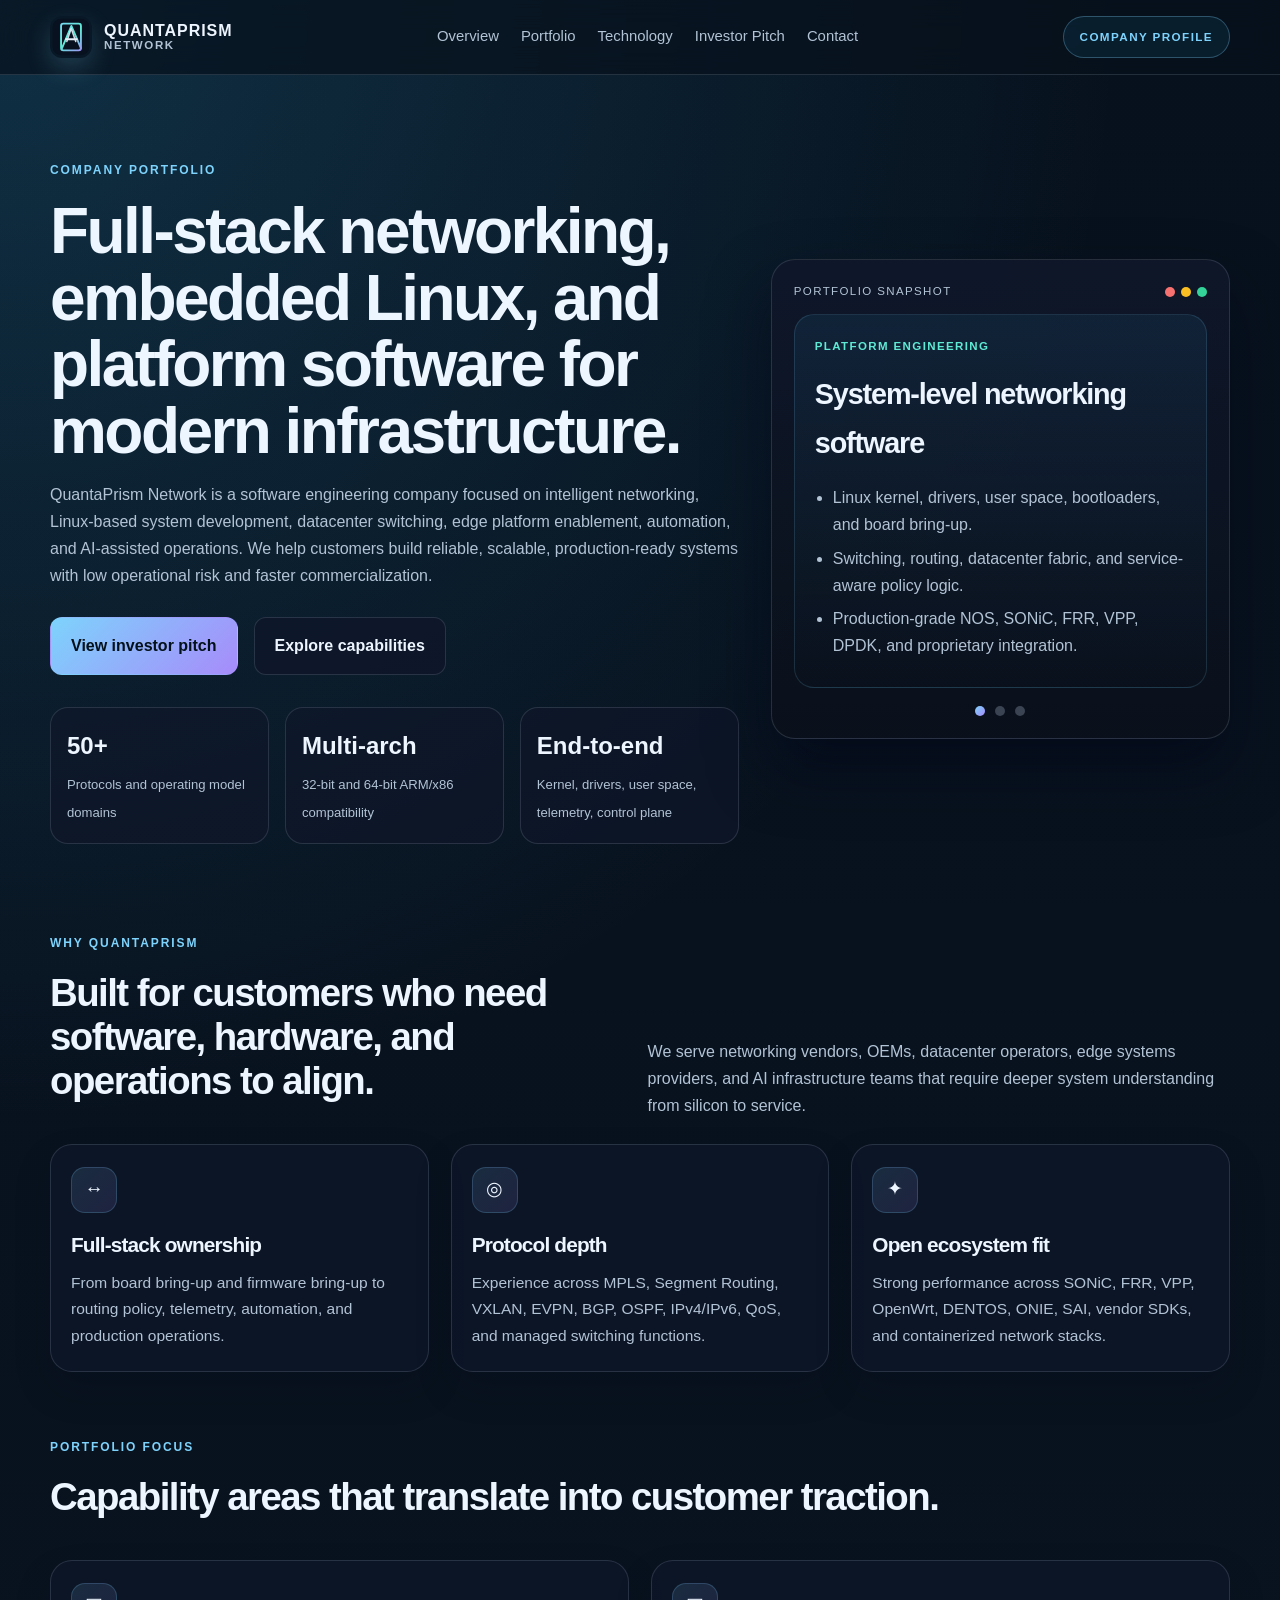
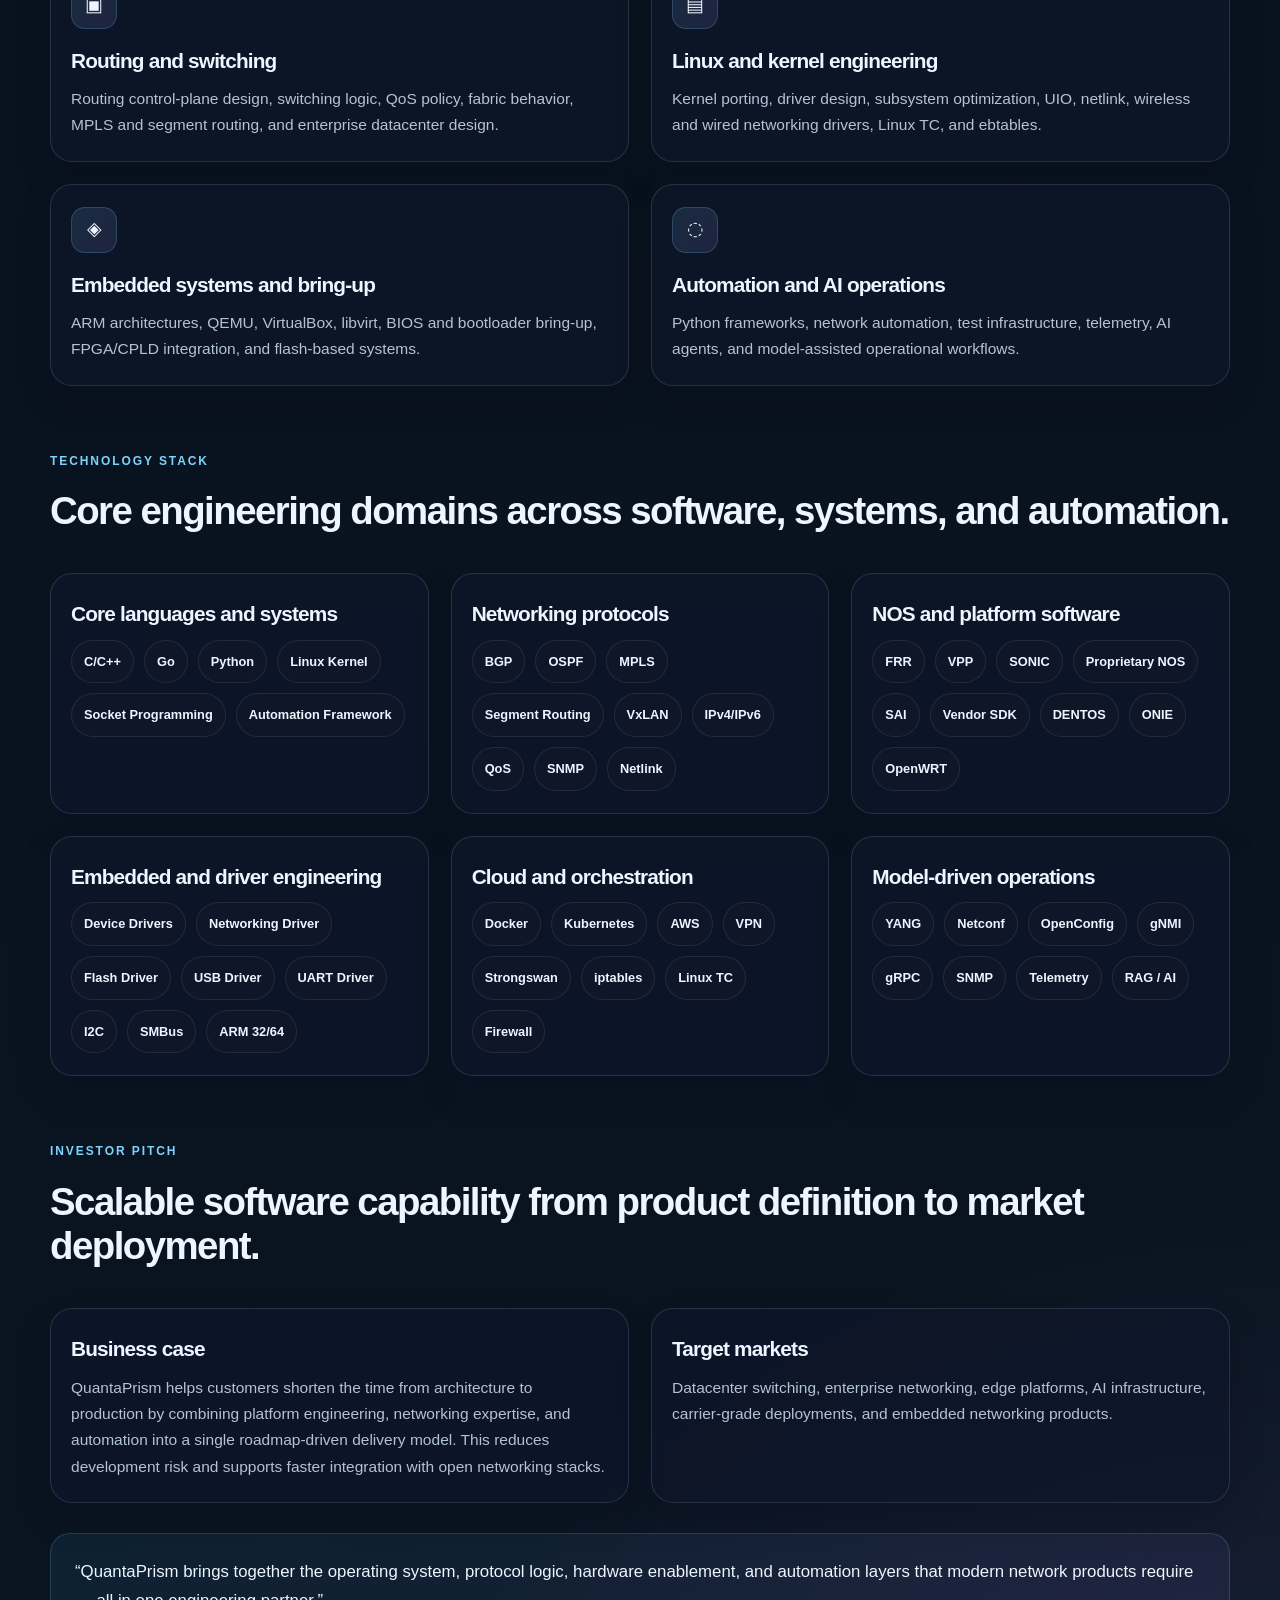
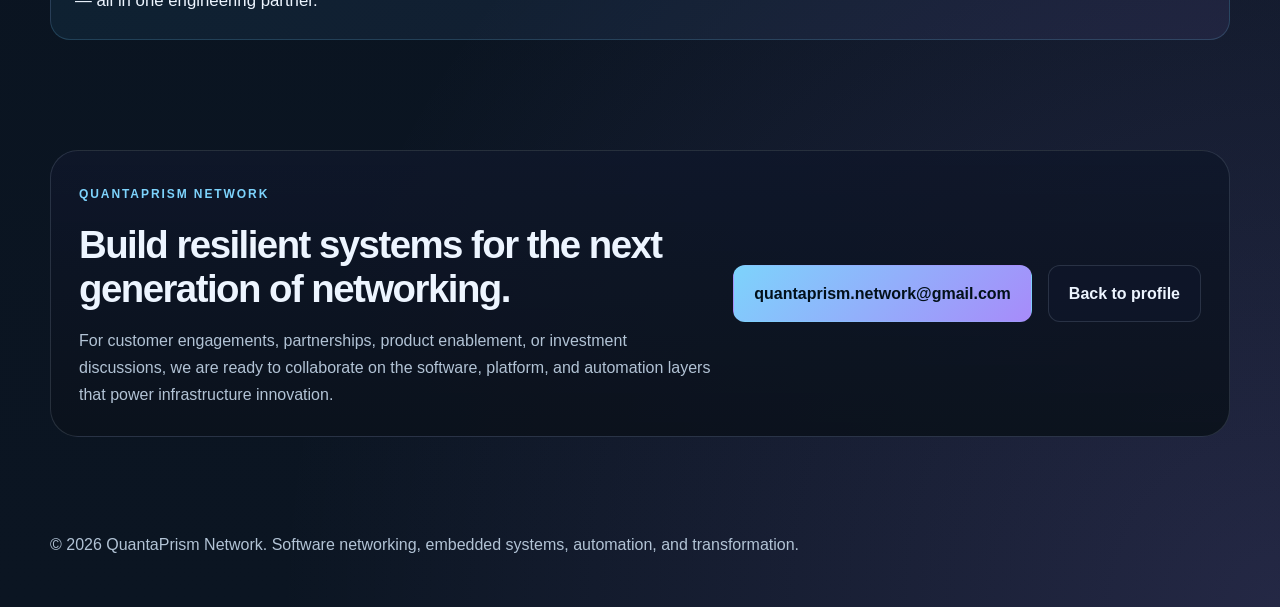
==== company-portfolio.html @ 54b0adec "v1.0" ====
<!DOCTYPE html>
<html lang="en">
  <head>
    <meta charset="UTF-8" />
    <meta name="viewport" content="width=device-width, initial-scale=1.0" />
    <meta
      name="description"
      content="QuantaPrism Network is a software networking company focused on Linux, routing, switching, datacenter, embedded systems, automation, AI, and platform enablement."
    />
    <title>QuantaPrism Network | Company Portfolio</title>
    <style>
      :root {
        --bg: #07111d;
        --bg-soft: #0d1b2a;
        --panel: rgba(16, 26, 39, 0.9);
        --panel-strong: #0f1d2c;
        --card: rgba(12, 20, 31, 0.9);
        --line: rgba(148, 163, 184, 0.2);
        --text: #edf5ff;
        --muted: #b2c3d5;
        --primary: #7dd3fc;
        --primary-strong: #38bdf8;
        --secondary: #a78bfa;
        --accent: #5eead4;
        --shadow: 0 30px 60px rgba(2, 6, 23, 0.5);
      }

      * { box-sizing: border-box; }
      html { scroll-behavior: smooth; }
      body {
        margin: 0;
        font-family: Inter, "Segoe UI", Roboto, Helvetica, Arial, sans-serif;
        color: var(--text);
        background:
          radial-gradient(circle at top left, rgba(56, 189, 248, 0.18), transparent 28%),
          radial-gradient(circle at bottom right, rgba(167, 139, 250, 0.16), transparent 25%),
          linear-gradient(180deg, #07111d 0%, #0b1522 100%);
        line-height: 1.7;
      }
      a { color: inherit; text-decoration: none; }
      img { max-width: 100%; display: block; }
      .container { width: min(1180px, calc(100% - 32px)); margin: 0 auto; }

      header {
        position: sticky;
        top: 0;
        z-index: 50;
        backdrop-filter: blur(14px);
        background: rgba(7, 17, 29, 0.72);
        border-bottom: 1px solid var(--line);
      }
      .nav {
        display: flex;
        align-items: center;
        justify-content: space-between;
        min-height: 74px;
        gap: 20px;
      }
      .brand {
        display: inline-flex;
        align-items: center;
        gap: 12px;
        font-weight: 800;
      }
      .brand-mark {
        width: 42px; height: 42px; border-radius: 12px; overflow: hidden; box-shadow: 0 10px 24px rgba(125, 211, 252, 0.2);
      }
      .brand-text {
        display: flex;
        flex-direction: column;
        line-height: 1.1;
      }
      .brand-text strong { letter-spacing: 0.06em; text-transform: uppercase; }
      .brand-text span { color: var(--muted); font-size: 0.72rem; letter-spacing: 0.14em; text-transform: uppercase; }
      .nav-links {
        display: flex;
        align-items: center;
        gap: 22px;
        color: var(--muted);
        font-size: 0.93rem;
      }
      .nav-links a:hover { color: var(--text); }
      .pill {
        display: inline-flex; align-items: center; justify-content: center; border-radius: 999px; padding: 10px 16px;
        border: 1px solid rgba(125, 211, 252, 0.3); background: rgba(56, 189, 248, 0.08); color: var(--primary);
        font-size: 0.73rem; letter-spacing: 0.12em; text-transform: uppercase; font-weight: 700;
      }
      main { padding-bottom: 70px; }
      .hero {
        display: grid; grid-template-columns: 1.2fr 0.8fr; align-items: center; gap: 32px; padding: 80px 0 24px;
      }
      .eyebrow {
        color: var(--primary); font-size: 0.75rem; font-weight: 800; letter-spacing: 0.16em; text-transform: uppercase; margin-bottom: 18px; display: inline-block;
      }
      h1, h2, h3 { margin: 0 0 16px; letter-spacing: -0.04em; }
      h1 { font-size: clamp(2.8rem, 5vw, 5rem); line-height: 1.04; }
      h2 { font-size: clamp(2.1rem, 3vw, 3rem); line-height: 1.15; }
      p { margin: 0; color: var(--muted); }
      .cta-row { display: flex; flex-wrap: wrap; gap: 16px; margin-top: 28px; }
      .button {
        display: inline-flex; justify-content: center; align-items: center; border-radius: 12px; font-weight: 700; padding: 14px 20px; border: 1px solid var(--line); transition: transform 0.2s ease;
      }
      .button:hover { transform: translateY(-1px); }
      .button.primary {
        background: linear-gradient(135deg, var(--primary), var(--secondary)); color: #02101a; border-color: transparent;
      }
      .button.secondary { background: rgba(15, 23, 42, 0.78); color: var(--text); }
      .metrics {
        display: grid; grid-template-columns: repeat(3, minmax(0, 1fr)); gap: 16px; margin-top: 32px;
      }
      .metric {
        background: rgba(15, 23, 42, 0.68);
        border: 1px solid var(--line); border-radius: 18px; padding: 18px 16px;
      }
      .metric strong { display: block; font-size: 1.5rem; margin-bottom: 4px; }
      .metric span { color: var(--muted); font-size: 0.82rem; }

      .hero-panel {
        background: linear-gradient(180deg, rgba(15, 23, 42, 0.94), rgba(10, 17, 27, 0.96));
        border: 1px solid var(--line); border-radius: 24px; padding: 22px; box-shadow: var(--shadow);
      }
      .panel-header { display: flex; justify-content: space-between; align-items: center; margin-bottom: 12px; color: var(--muted); font-size: 0.72rem; text-transform: uppercase; letter-spacing: 0.12em; }
      .panel-dots { display: flex; gap: 6px; }
      .dot { width: 10px; height: 10px; border-radius: 50%; }
      .dot:nth-child(1) { background: #f87171; }
      .dot:nth-child(2) { background: #fbbf24; }
      .dot:nth-child(3) { background: #34d399; }
      .slide {
        display: none;
        background: linear-gradient(180deg, rgba(56, 189, 248, 0.08), rgba(31, 41, 55, 0.02));
        border: 1px solid rgba(125, 211, 252, 0.15); border-radius: 20px; padding: 22px 20px; min-height: 280px;
      }
      .slide.active { display: block; }
      .slide-tag { color: var(--accent); font-size: 0.72rem; text-transform: uppercase; letter-spacing: 0.12em; font-weight: 800; }
      .slide h3 { font-size: 1.8rem; margin: 14px 0 12px; }
      .slide ul { margin: 16px 0 0; padding-left: 18px; color: var(--text); }
      .slide li { margin-bottom: 6px; color: var(--muted); }
      .slider-dots { display: flex; justify-content: center; gap: 10px; margin-top: 18px; }
      .slider-dots button {
        width: 10px; height: 10px; border-radius: 999px; border: none; background: rgba(148, 163, 184, 0.35); cursor: pointer; padding: 0;
      }
      .slider-dots button.active { background: linear-gradient(135deg, var(--primary), var(--secondary)); }

      section { padding-top: 60px; }
      .section-head { display: flex; align-items: end; justify-content: space-between; gap: 24px; margin-bottom: 24px; }
      .section-head p { max-width: 650px; }
      .overview-grid, .portfolio-grid, .stack-grid, .lead-grid { display: grid; gap: 22px; }
      .overview-grid { grid-template-columns: repeat(3, minmax(0, 1fr)); }
      .portfolio-grid { grid-template-columns: repeat(2, minmax(0,1fr)); }
      .stack-grid { grid-template-columns: repeat(3, minmax(0,1fr)); }
      .lead-grid { grid-template-columns: repeat(2, minmax(0,1fr)); }
      .card {
        background: rgba(15, 23, 42, 0.72); border: 1px solid var(--line); border-radius: 22px; padding: 22px 20px; box-shadow: 0 18px 36px rgba(2, 6, 23, 0.18);
      }
      .card-icon {
        width: 46px; height: 46px; display: inline-flex; align-items: center; justify-content: center; border-radius: 14px;
        background: linear-gradient(135deg, rgba(125, 211, 252, 0.12), rgba(167, 139, 250, 0.12)); border: 1px solid rgba(125, 211, 252, 0.2); font-size: 1.2rem; margin-bottom: 14px;
      }
      .card h3 { font-size: 1.3rem; margin-bottom: 8px; }
      .card p { font-size: 0.97rem; }
      .chip-wrap { display: flex; flex-wrap: wrap; gap: 10px; }
      .chip {
        display: inline-flex; align-items: center; border-radius: 999px; padding: 10px 12px; font-size: 0.8rem; font-weight: 600; color: var(--text);
        background: rgba(15, 23, 42, 0.8); border: 1px solid rgba(148, 163, 184, 0.15);
      }
      .quote {
        border: 1px solid rgba(125, 211, 252, 0.18); background: linear-gradient(135deg, rgba(56, 189, 248, 0.08), rgba(167, 139, 250, 0.08));
        border-radius: 20px; padding: 24px; margin-top: 30px;
      }
      .quote p { color: var(--text); font-size: 1.05rem; }
      .contact-box {
        display: grid; grid-template-columns: 1.15fr 0.85fr; gap: 20px; align-items: center; padding: 28px; border-radius: 28px; background: linear-gradient(180deg, rgba(15, 23, 42, 0.9), rgba(11, 18, 28, 0.94)); border: 1px solid var(--line); margin-top: 50px;
      }
      .contact-actions { display: flex; justify-content: flex-end; flex-wrap: wrap; gap: 16px; }
      footer { padding: 24px 0 48px; color: var(--muted); }
      @media (max-width: 900px) {
        .hero, .contact-box, .overview-grid, .portfolio-grid, .stack-grid, .lead-grid { grid-template-columns: 1fr; }
        .nav-links { display: none; }
        .section-head { display: block; }
        .metrics { grid-template-columns: 1fr; }
      }
    </style>
  </head>
  <body>
    <header>
      <div class="container nav">
        <a href="index.html" class="brand" aria-label="QuantaPrism Network home">
          <img class="brand-mark" src="assets/quanta-logo.svg" alt="QuantaPrism Network logo" />
          <span class="brand-text">
            <strong>QuantaPrism</strong>
            <span>Network</span>
          </span>
        </a>

        <nav class="nav-links" aria-label="Main navigation">
          <a href="#overview">Overview</a>
          <a href="#portfolio">Portfolio</a>
          <a href="#stack">Technology</a>
          <a href="#pitch">Investor Pitch</a>
          <a href="#contact">Contact</a>
        </nav>

        <a class="pill" href="index.html">Company Profile</a>
      </div>
    </header>

    <main class="container">
      <section class="hero">
        <div>
          <div class="eyebrow">Company portfolio</div>
          <h1>Full-stack networking, embedded Linux, and platform software for modern infrastructure.</h1>
          <p>
            QuantaPrism Network is a software engineering company focused on intelligent networking, Linux-based system development,
            datacenter switching, edge platform enablement, automation, and AI-assisted operations. We help customers build reliable,
            scalable, production-ready systems with low operational risk and faster commercialization.
          </p>

          <div class="cta-row">
            <a class="button primary" href="#pitch">View investor pitch</a>
            <a class="button secondary" href="#stack">Explore capabilities</a>
          </div>

          <div class="metrics">
            <div class="metric">
              <strong>50+</strong>
              <span>Protocols and operating model domains</span>
            </div>
            <div class="metric">
              <strong>Multi-arch</strong>
              <span>32-bit and 64-bit ARM/x86 compatibility</span>
            </div>
            <div class="metric">
              <strong>End-to-end</strong>
              <span>Kernel, drivers, user space, telemetry, control plane</span>
            </div>
          </div>
        </div>

        <div class="hero-panel">
          <div class="panel-header">
            <span>Portfolio snapshot</span>
            <div class="panel-dots" aria-label="Achievement indicator">
              <span class="dot"></span>
              <span class="dot"></span>
              <span class="dot"></span>
            </div>
          </div>

          <div class="slide active">
            <div class="slide-tag">Platform engineering</div>
            <h3>System-level networking software</h3>
            <ul>
              <li>Linux kernel, drivers, user space, bootloaders, and board bring-up.</li>
              <li>Switching, routing, datacenter fabric, and service-aware policy logic.</li>
              <li>Production-grade NOS, SONiC, FRR, VPP, DPDK, and proprietary integration.</li>
            </ul>
          </div>

          <div class="slide">
            <div class="slide-tag">Automation & operations</div>
            <h3>Programmable, observable, resilient</h3>
            <ul>
              <li>Netconf, Yang, gNMI, OpenConfig, and telemetry-driven management.</li>
              <li>Python test frameworks, automation, CI/CD, and validation pipelines.</li>
              <li>AI-assisted workflows for diagnostics, troubleshooting, and operational insight.</li>
            </ul>
          </div>

          <div class="slide">
            <div class="slide-tag">Embedded & hardware</div>
            <h3>Platform readiness from silicon to service</h3>
            <ul>
              <li>ARM, BIOS, U-Boot, Grub, ONIE, FPGA/CPLD, and flash driver support.</li>
              <li>USB, UART, I2C, SMBus, serial, and device-driver integration.</li>
              <li>Virtualized networking, KVM, QEMU, libvirt, and containerized deployments.</li>
            </ul>
          </div>

          <div class="slider-dots" aria-label="Control slides">
            <button class="active" data-index="0" aria-label="Show slide 1"></button>
            <button data-index="1" aria-label="Show slide 2"></button>
            <button data-index="2" aria-label="Show slide 3"></button>
          </div>
        </div>
      </section>

      <section id="overview">
        <div class="section-head">
          <div>
            <div class="eyebrow">Why QuantaPrism</div>
            <h2>Built for customers who need software, hardware, and operations to align.</h2>
          </div>
          <p>
            We serve networking vendors, OEMs, datacenter operators, edge systems providers, and AI infrastructure teams that require deeper
            system understanding from silicon to service.
          </p>
        </div>

        <div class="overview-grid">
          <article class="card">
            <div class="card-icon">↔</div>
            <h3>Full-stack ownership</h3>
            <p>From board bring-up and firmware bring-up to routing policy, telemetry, automation, and production operations.</p>
          </article>
          <article class="card">
            <div class="card-icon">◎</div>
            <h3>Protocol depth</h3>
            <p>Experience across MPLS, Segment Routing, VXLAN, EVPN, BGP, OSPF, IPv4/IPv6, QoS, and managed switching functions.</p>
          </article>
          <article class="card">
            <div class="card-icon">✦</div>
            <h3>Open ecosystem fit</h3>
            <p>Strong performance across SONiC, FRR, VPP, OpenWrt, DENTOS, ONIE, SAI, vendor SDKs, and containerized network stacks.</p>
          </article>
        </div>
      </section>

      <section id="portfolio">
        <div class="section-head">
          <div>
            <div class="eyebrow">Portfolio focus</div>
            <h2>Capability areas that translate into customer traction.</h2>
          </div>
        </div>

        <div class="portfolio-grid">
          <article class="card">
            <div class="card-icon">▣</div>
            <h3>Routing and switching</h3>
            <p>Routing control-plane design, switching logic, QoS policy, fabric behavior, MPLS and segment routing, and enterprise datacenter design.</p>
          </article>
          <article class="card">
            <div class="card-icon">▤</div>
            <h3>Linux and kernel engineering</h3>
            <p>Kernel porting, driver design, subsystem optimization, UIO, netlink, wireless and wired networking drivers, Linux TC, and ebtables.</p>
          </article>
          <article class="card">
            <div class="card-icon">◈</div>
            <h3>Embedded systems and bring-up</h3>
            <p>ARM architectures, QEMU, VirtualBox, libvirt, BIOS and bootloader bring-up, FPGA/CPLD integration, and flash-based systems.</p>
          </article>
          <article class="card">
            <div class="card-icon">◌</div>
            <h3>Automation and AI operations</h3>
            <p>Python frameworks, network automation, test infrastructure, telemetry, AI agents, and model-assisted operational workflows.</p>
          </article>
        </div>
      </section>

      <section id="stack">
        <div class="section-head">
          <div>
            <div class="eyebrow">Technology stack</div>
            <h2>Core engineering domains across software, systems, and automation.</h2>
          </div>
        </div>

        <div class="stack-grid">
          <article class="card">
            <h3>Core languages and systems</h3>
            <div class="chip-wrap">
              <span class="chip">C/C++</span>
              <span class="chip">Go</span>
              <span class="chip">Python</span>
              <span class="chip">Linux Kernel</span>
              <span class="chip">Socket Programming</span>
              <span class="chip">Automation Framework</span>
            </div>
          </article>

          <article class="card">
            <h3>Networking protocols</h3>
            <div class="chip-wrap">
              <span class="chip">BGP</span>
              <span class="chip">OSPF</span>
              <span class="chip">MPLS</span>
              <span class="chip">Segment Routing</span>
              <span class="chip">VxLAN</span>
              <span class="chip">IPv4/IPv6</span>
              <span class="chip">QoS</span>
              <span class="chip">SNMP</span>
              <span class="chip">Netlink</span>
            </div>
          </article>

          <article class="card">
            <h3>NOS and platform software</h3>
            <div class="chip-wrap">
              <span class="chip">FRR</span>
              <span class="chip">VPP</span>
              <span class="chip">SONIC</span>
              <span class="chip">Proprietary NOS</span>
              <span class="chip">SAI</span>
              <span class="chip">Vendor SDK</span>
              <span class="chip">DENTOS</span>
              <span class="chip">ONIE</span>
              <span class="chip">OpenWRT</span>
            </div>
          </article>

          <article class="card">
            <h3>Embedded and driver engineering</h3>
            <div class="chip-wrap">
              <span class="chip">Device Drivers</span>
              <span class="chip">Networking Driver</span>
              <span class="chip">Flash Driver</span>
              <span class="chip">USB Driver</span>
              <span class="chip">UART Driver</span>
              <span class="chip">I2C</span>
              <span class="chip">SMBus</span>
              <span class="chip">ARM 32/64</span>
            </div>
          </article>

          <article class="card">
            <h3>Cloud and orchestration</h3>
            <div class="chip-wrap">
              <span class="chip">Docker</span>
              <span class="chip">Kubernetes</span>
              <span class="chip">AWS</span>
              <span class="chip">VPN</span>
              <span class="chip">Strongswan</span>
              <span class="chip">iptables</span>
              <span class="chip">Linux TC</span>
              <span class="chip">Firewall</span>
            </div>
          </article>

          <article class="card">
            <h3>Model-driven operations</h3>
            <div class="chip-wrap">
              <span class="chip">YANG</span>
              <span class="chip">Netconf</span>
              <span class="chip">OpenConfig</span>
              <span class="chip">gNMI</span>
              <span class="chip">gRPC</span>
              <span class="chip">SNMP</span>
              <span class="chip">Telemetry</span>
              <span class="chip">RAG / AI</span>
            </div>
          </article>
        </div>
      </section>

      <section id="pitch">
        <div class="section-head">
          <div>
            <div class="eyebrow">Investor pitch</div>
            <h2>Scalable software capability from product definition to market deployment.</h2>
          </div>
        </div>

        <div class="lead-grid">
          <article class="card">
            <h3>Business case</h3>
            <p>QuantaPrism helps customers shorten the time from architecture to production by combining platform engineering, networking expertise,
              and automation into a single roadmap-driven delivery model. This reduces development risk and supports faster integration with open networking stacks.</p>
          </article>
          <article class="card">
            <h3>Target markets</h3>
            <p>Datacenter switching, enterprise networking, edge platforms, AI infrastructure, carrier-grade deployments, and embedded networking products.</p>
          </article>
        </div>

        <div class="quote">
          <p>“QuantaPrism brings together the operating system, protocol logic, hardware enablement, and automation layers that modern network products require — all in one engineering partner.”</p>
        </div>
      </section>

      <section class="contact" id="contact">
        <div class="contact-box">
          <div>
            <div class="eyebrow">QuantaPrism Network</div>
            <h2>Build resilient systems for the next generation of networking.</h2>
            <p>
              For customer engagements, partnerships, product enablement, or investment discussions, we are ready to collaborate on the software,
              platform, and automation layers that power infrastructure innovation.
            </p>
          </div>

          <div class="contact-actions">
            <a class="button primary" href="mailto:quantaprism.network@gmail.com">quantaprism.network@gmail.com</a>
            <a class="button secondary" href="index.html">Back to profile</a>
          </div>
        </div>
      </section>
    </main>

    <footer>
      <div class="container">© 2026 QuantaPrism Network. Software networking, embedded systems, automation, and transformation.</div>
    </footer>

    <script>
      const slides = document.querySelectorAll('.slide');
      const dots = document.querySelectorAll('.slider-dots button');
      let activeIndex = 0;

      function showSlide(index) {
        activeIndex = index;
        slides.forEach((slide, idx) => {
          slide.classList.toggle('active', idx === index);
        });
        dots.forEach((dot, idx) => {
          dot.classList.toggle('active', idx === index);
        });
      }

      dots.forEach((dot) => {
        dot.addEventListener('click', () => showSlide(Number(dot.dataset.index)));
      });

      setInterval(() => {
        const nextIndex = (activeIndex + 1) % slides.length;
        showSlide(nextIndex);
      }, 5000);
    </script>
  </body>
</html>
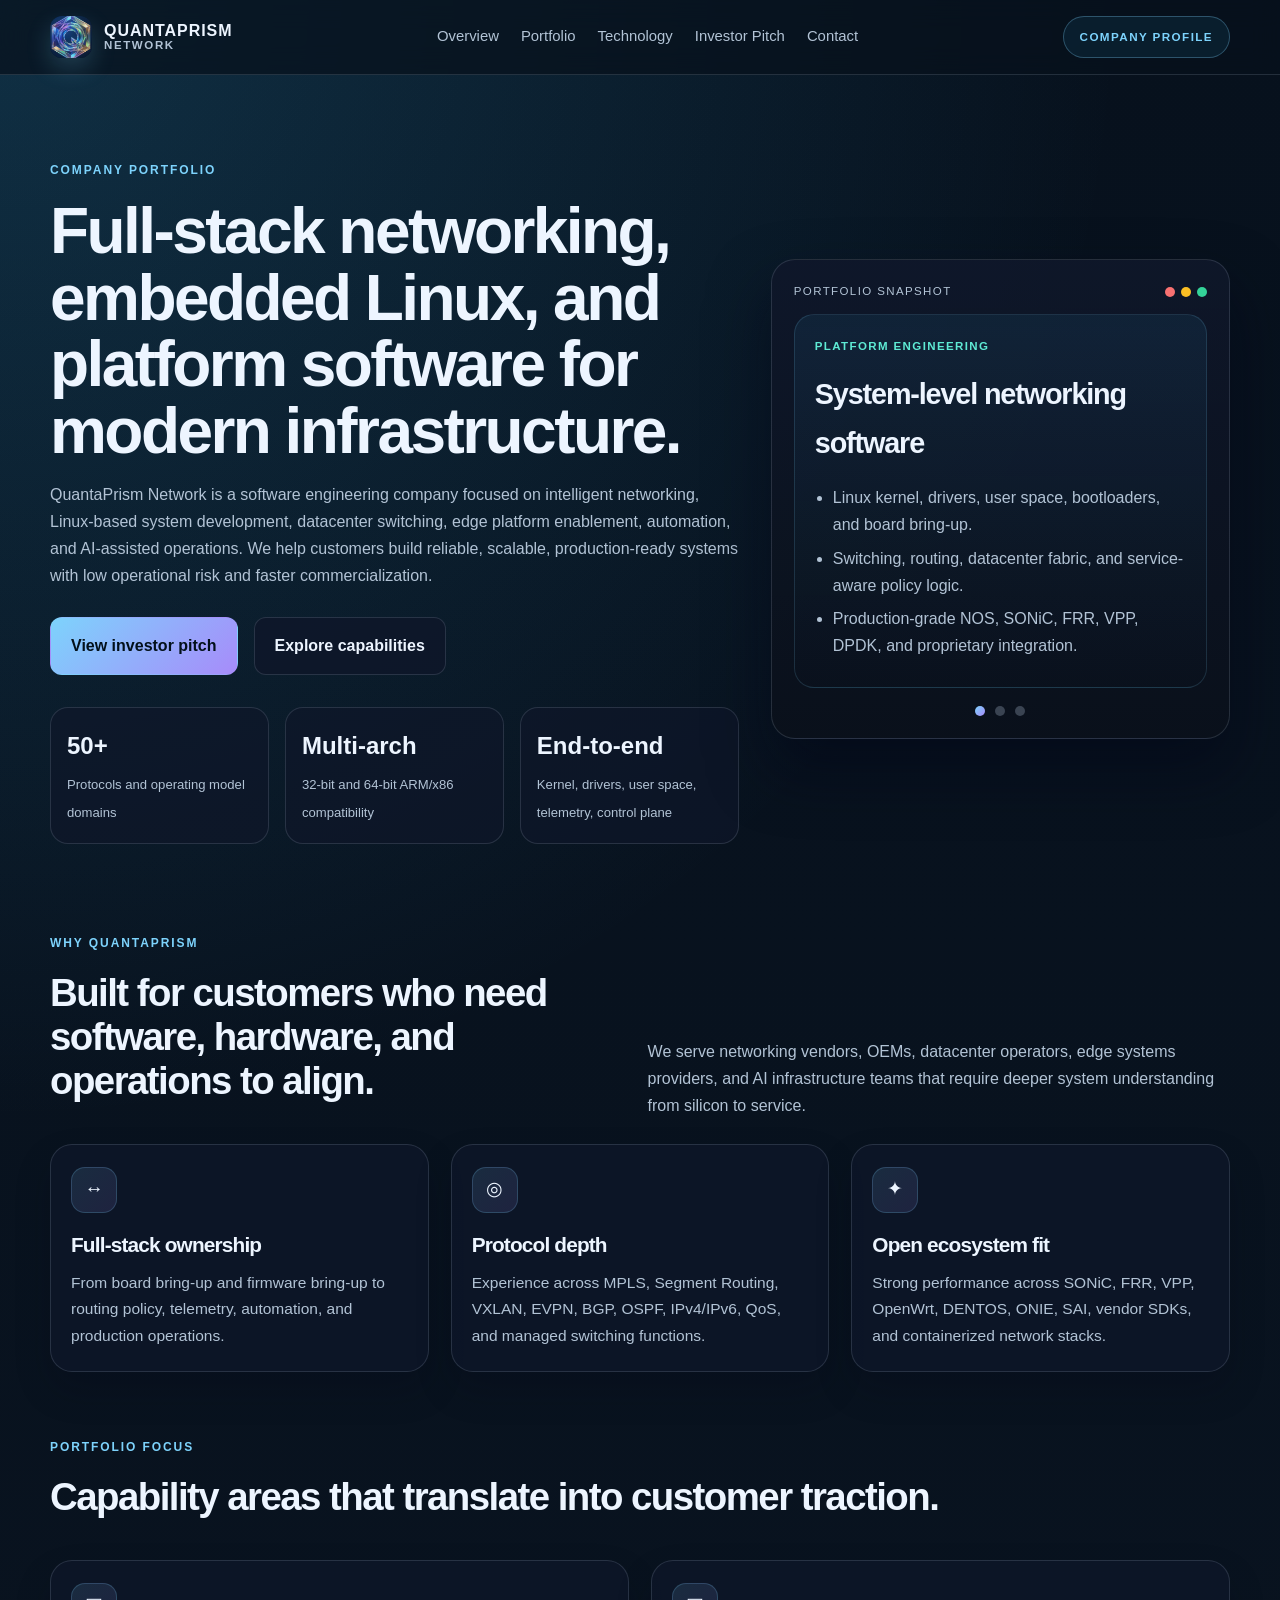
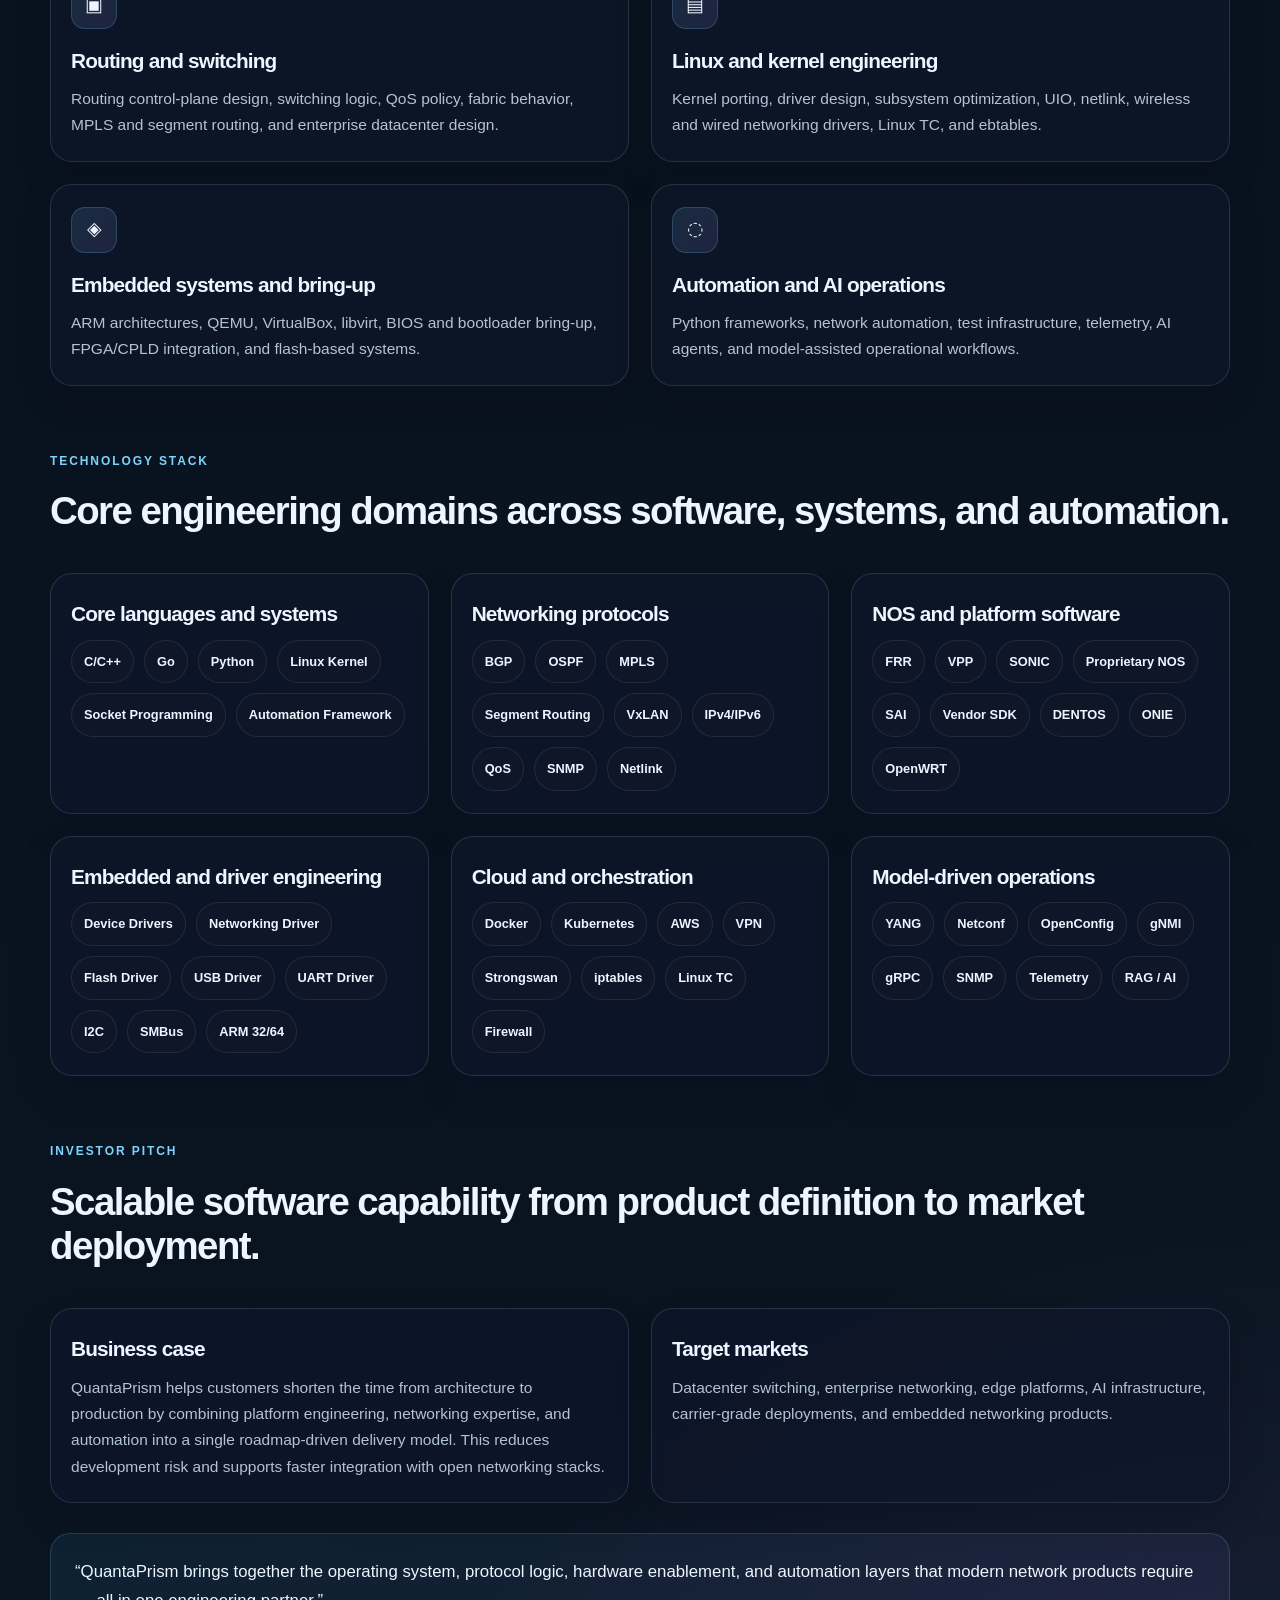
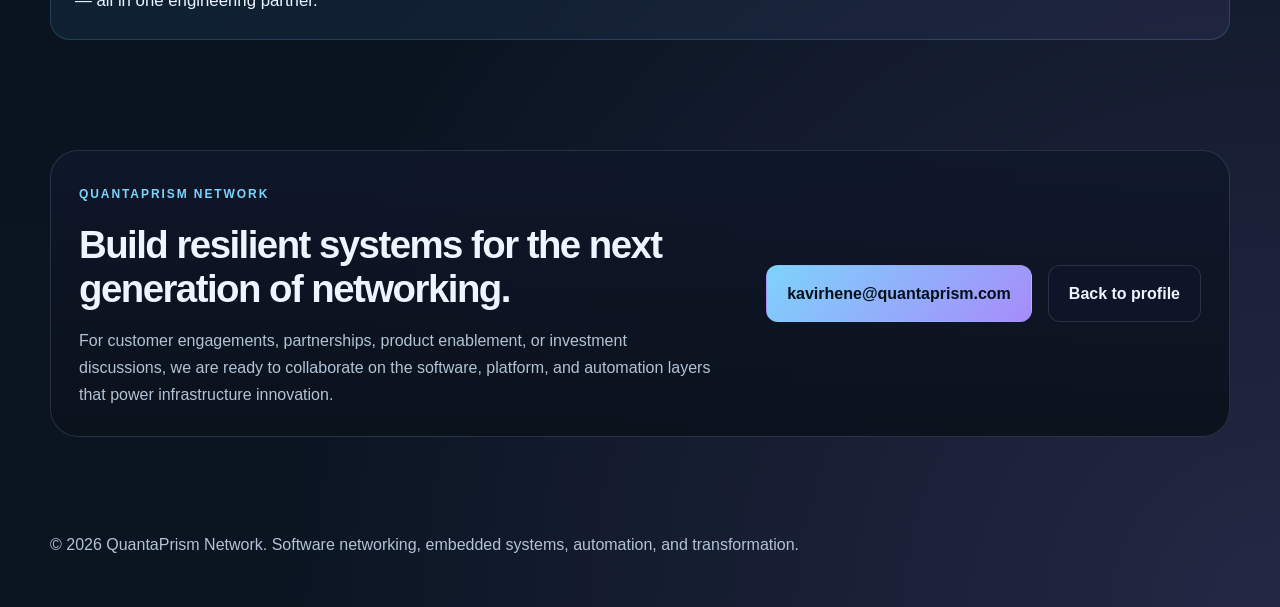
==== commit 5e5de1ef: "v1.1" ====
--- a/company-portfolio.html
+++ b/company-portfolio.html
@@ -63,7 +63,7 @@
         font-weight: 800;
       }
       .brand-mark {
-        width: 42px; height: 42px; border-radius: 12px; overflow: hidden; box-shadow: 0 10px 24px rgba(125, 211, 252, 0.2);
+        width: 42px; height: 42px; border-radius: 12px; overflow: hidden; object-fit: cover; box-shadow: 0 10px 24px rgba(125, 211, 252, 0.2);
       }
       .brand-text {
         display: flex;
@@ -185,7 +185,7 @@
     <header>
       <div class="container nav">
         <a href="index.html" class="brand" aria-label="QuantaPrism Network home">
-          <img class="brand-mark" src="assets/quanta-logo.svg" alt="QuantaPrism Network logo" />
+          <img class="brand-mark" src="assets/QuantaPrism.jpg" alt="QuantaPrism Network logo" />
           <span class="brand-text">
             <strong>QuantaPrism</strong>
             <span>Network</span>
@@ -479,7 +479,7 @@
           </div>
 
           <div class="contact-actions">
-            <a class="button primary" href="mailto:quantaprism.network@gmail.com">quantaprism.network@gmail.com</a>
+            <a class="button primary" href="mailto:kavirhene@quantaprism.com">kavirhene@quantaprism.com</a>
             <a class="button secondary" href="index.html">Back to profile</a>
           </div>
         </div>
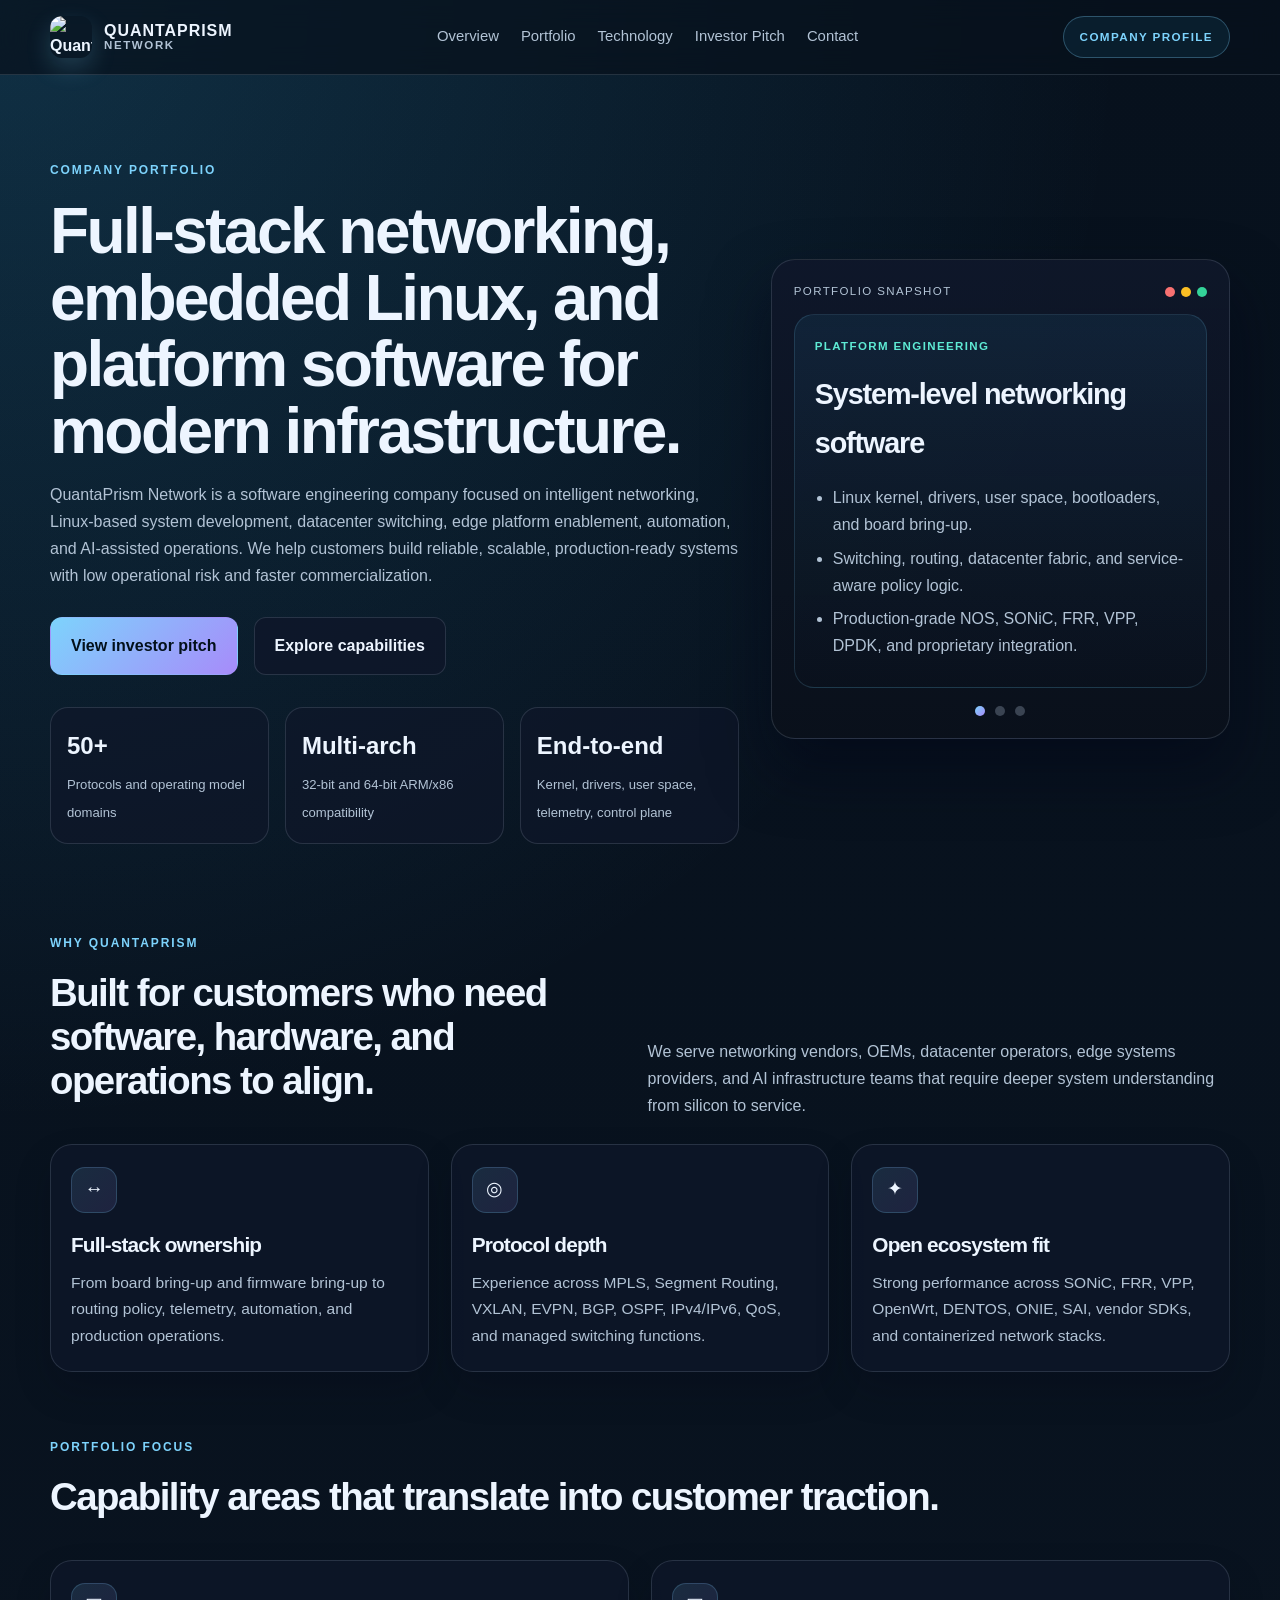
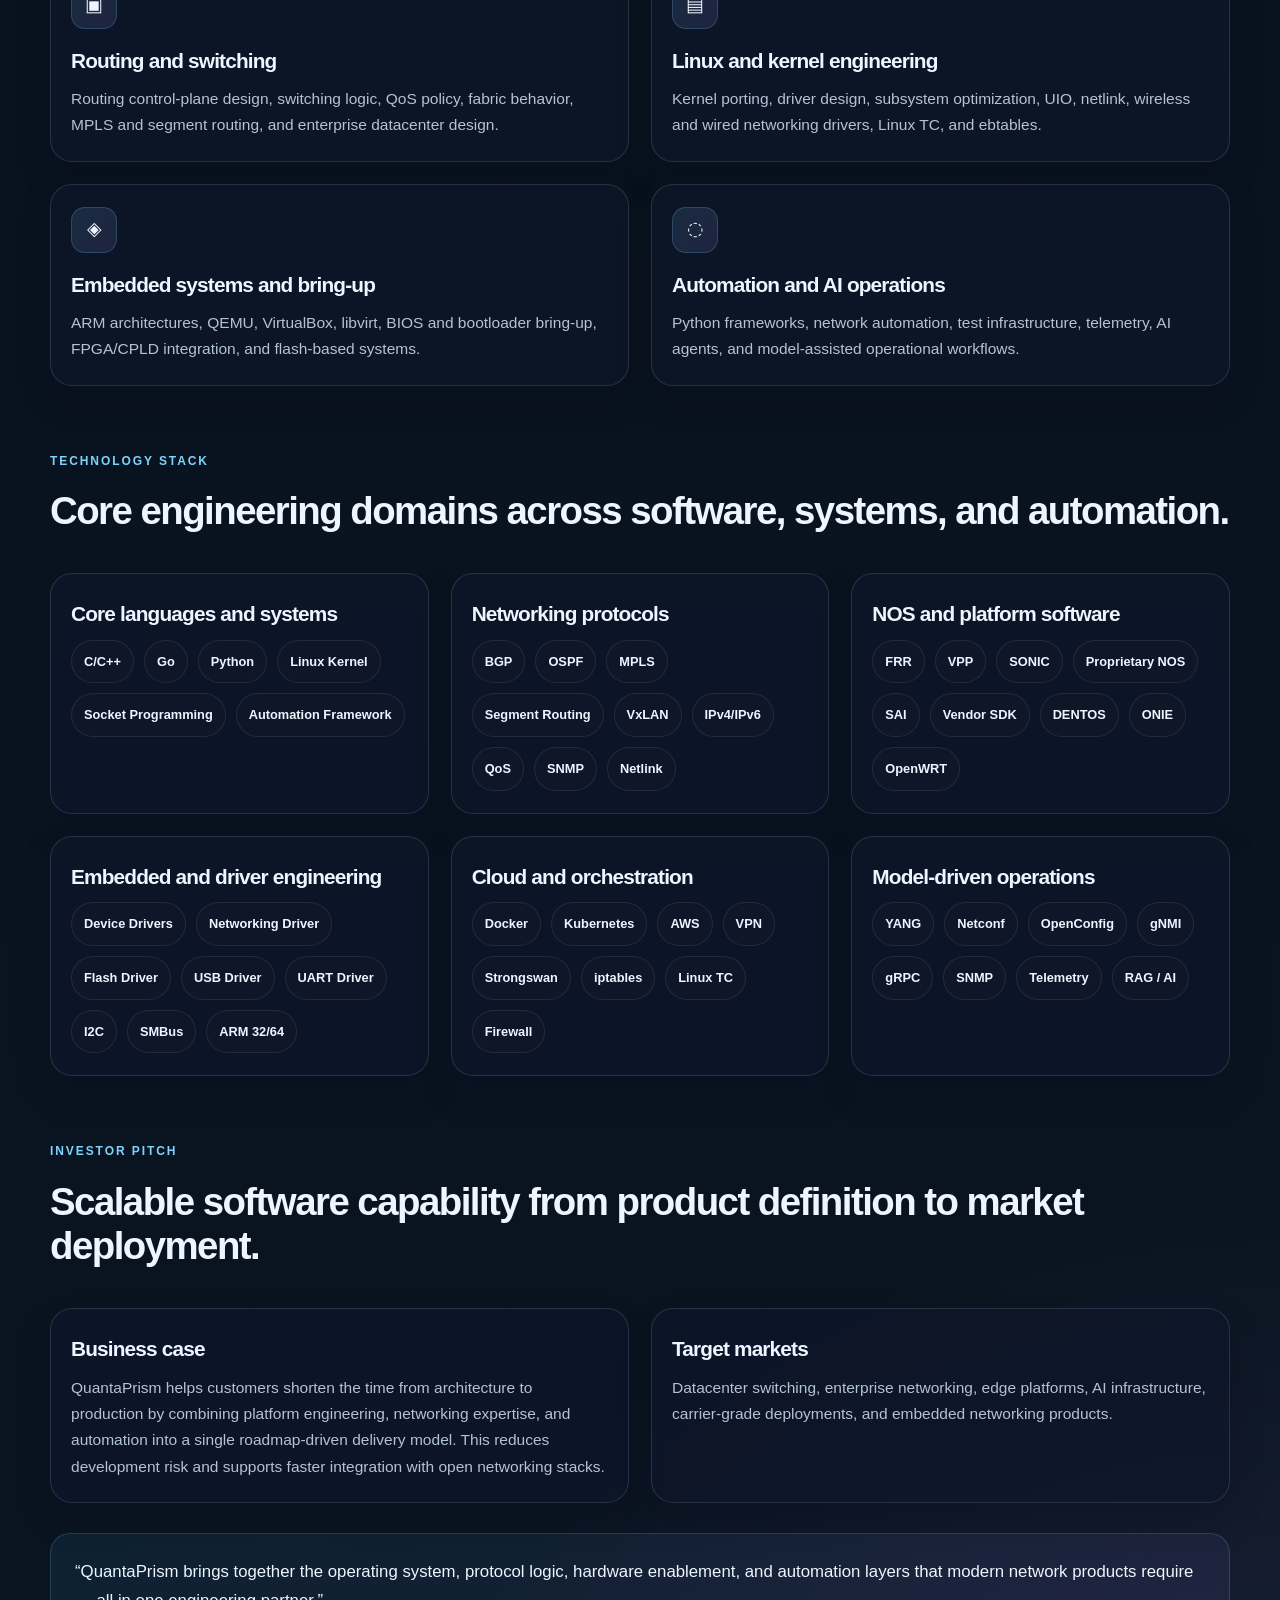
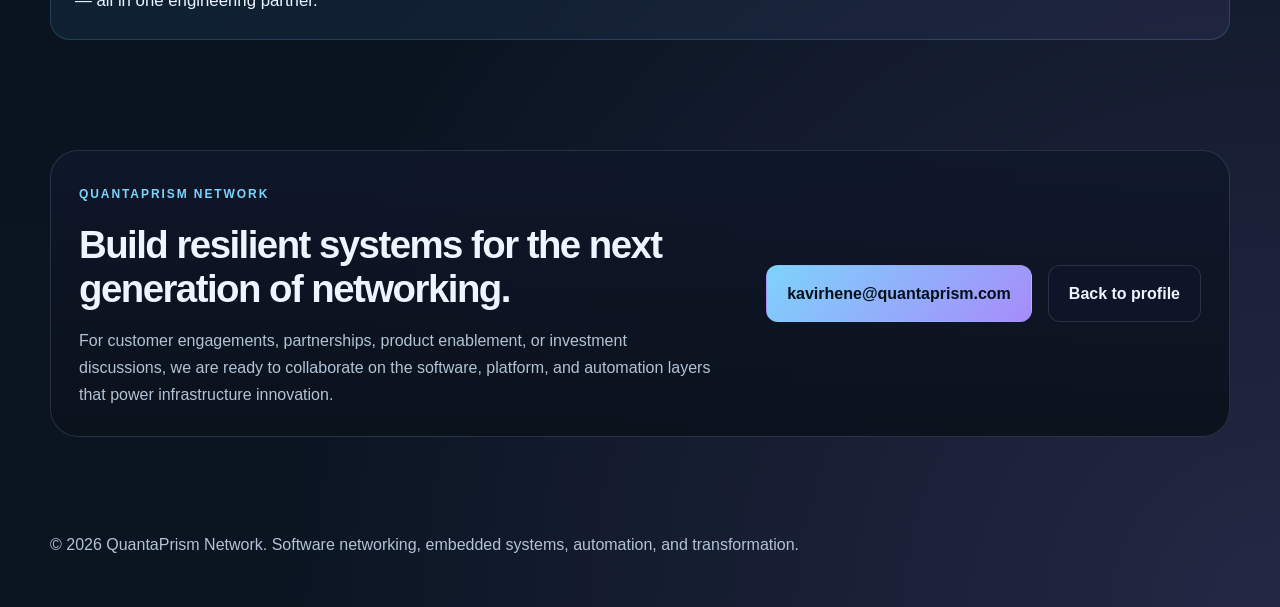
==== commit ce040a17: "Update company-portfolio.html" ====
--- a/company-portfolio.html
+++ b/company-portfolio.html
@@ -185,7 +185,7 @@
     <header>
       <div class="container nav">
         <a href="index.html" class="brand" aria-label="QuantaPrism Network home">
-          <img class="brand-mark" src="assets/QuantaPrism.jpg" alt="QuantaPrism Network logo" />
+          <img class="brand-mark" src="assets/quantprism.png" alt="QuantaPrism Network logo" />
           <span class="brand-text">
             <strong>QuantaPrism</strong>
             <span>Network</span>
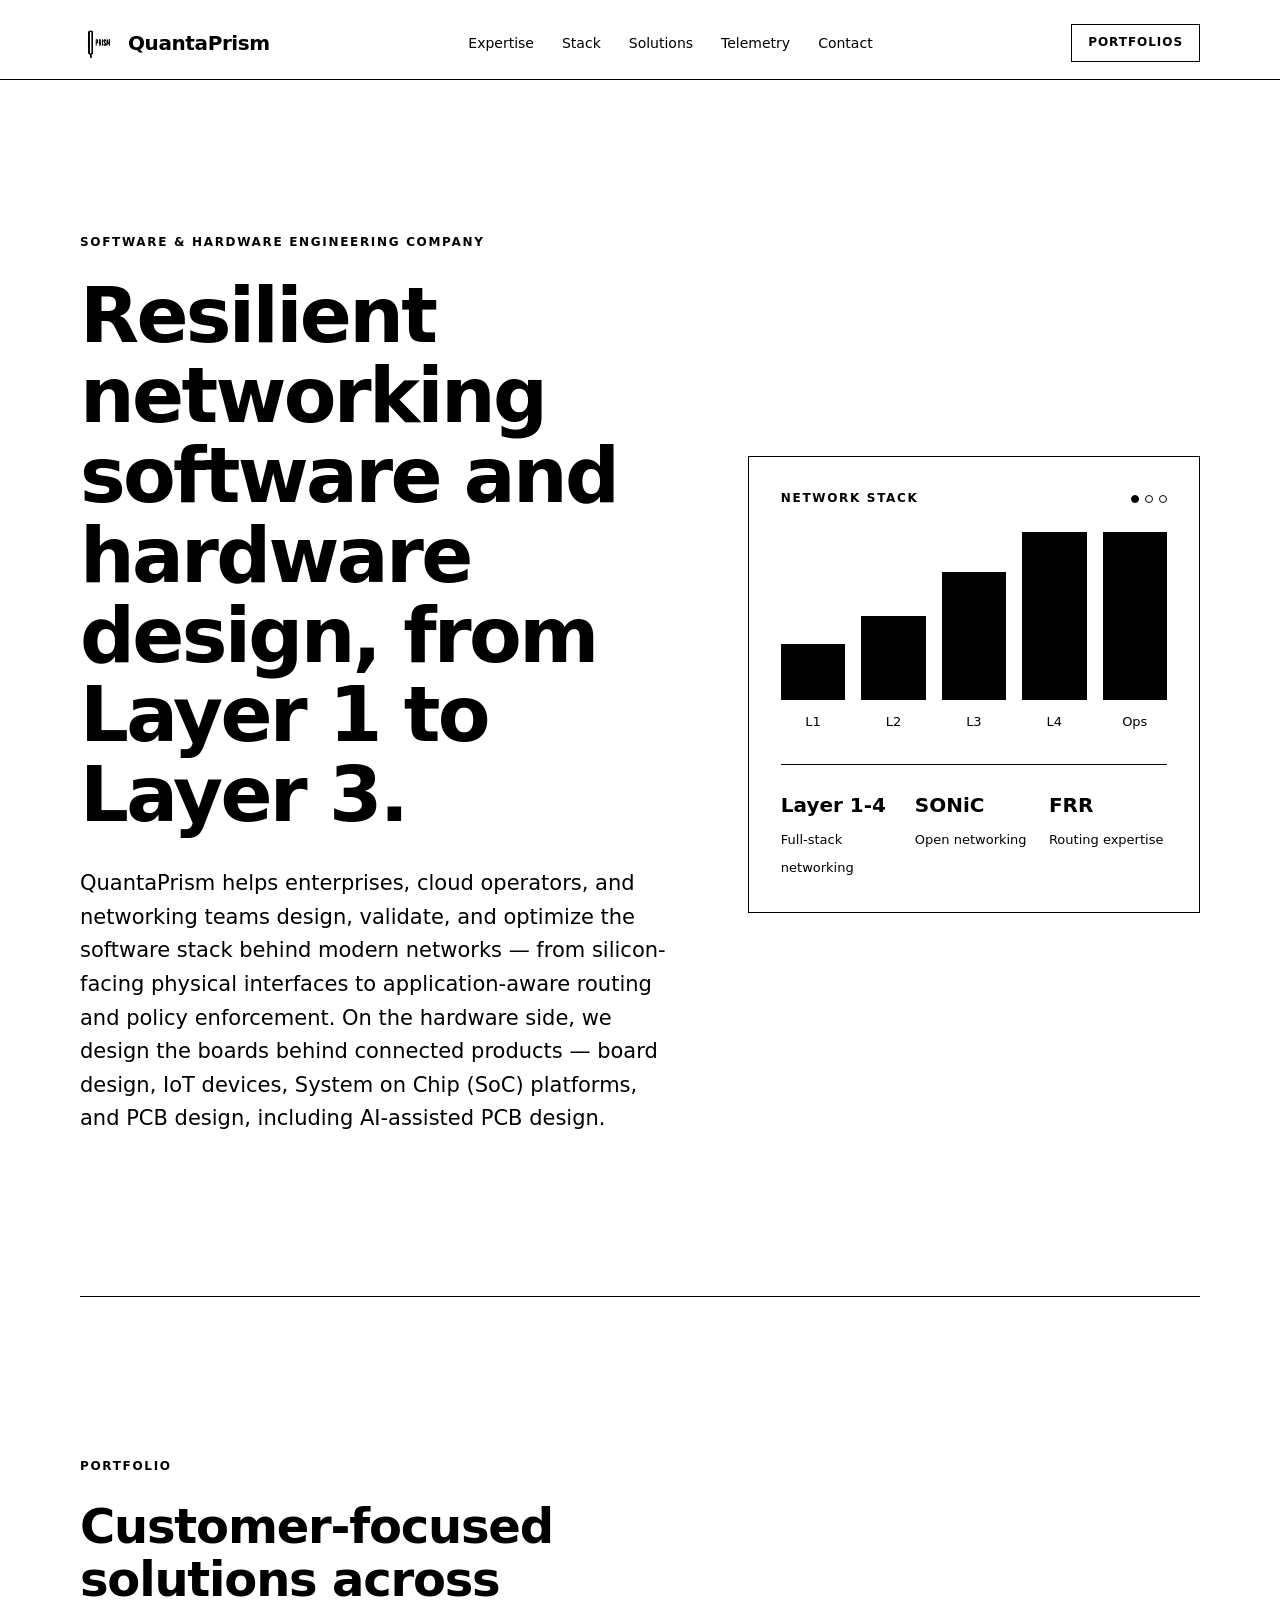
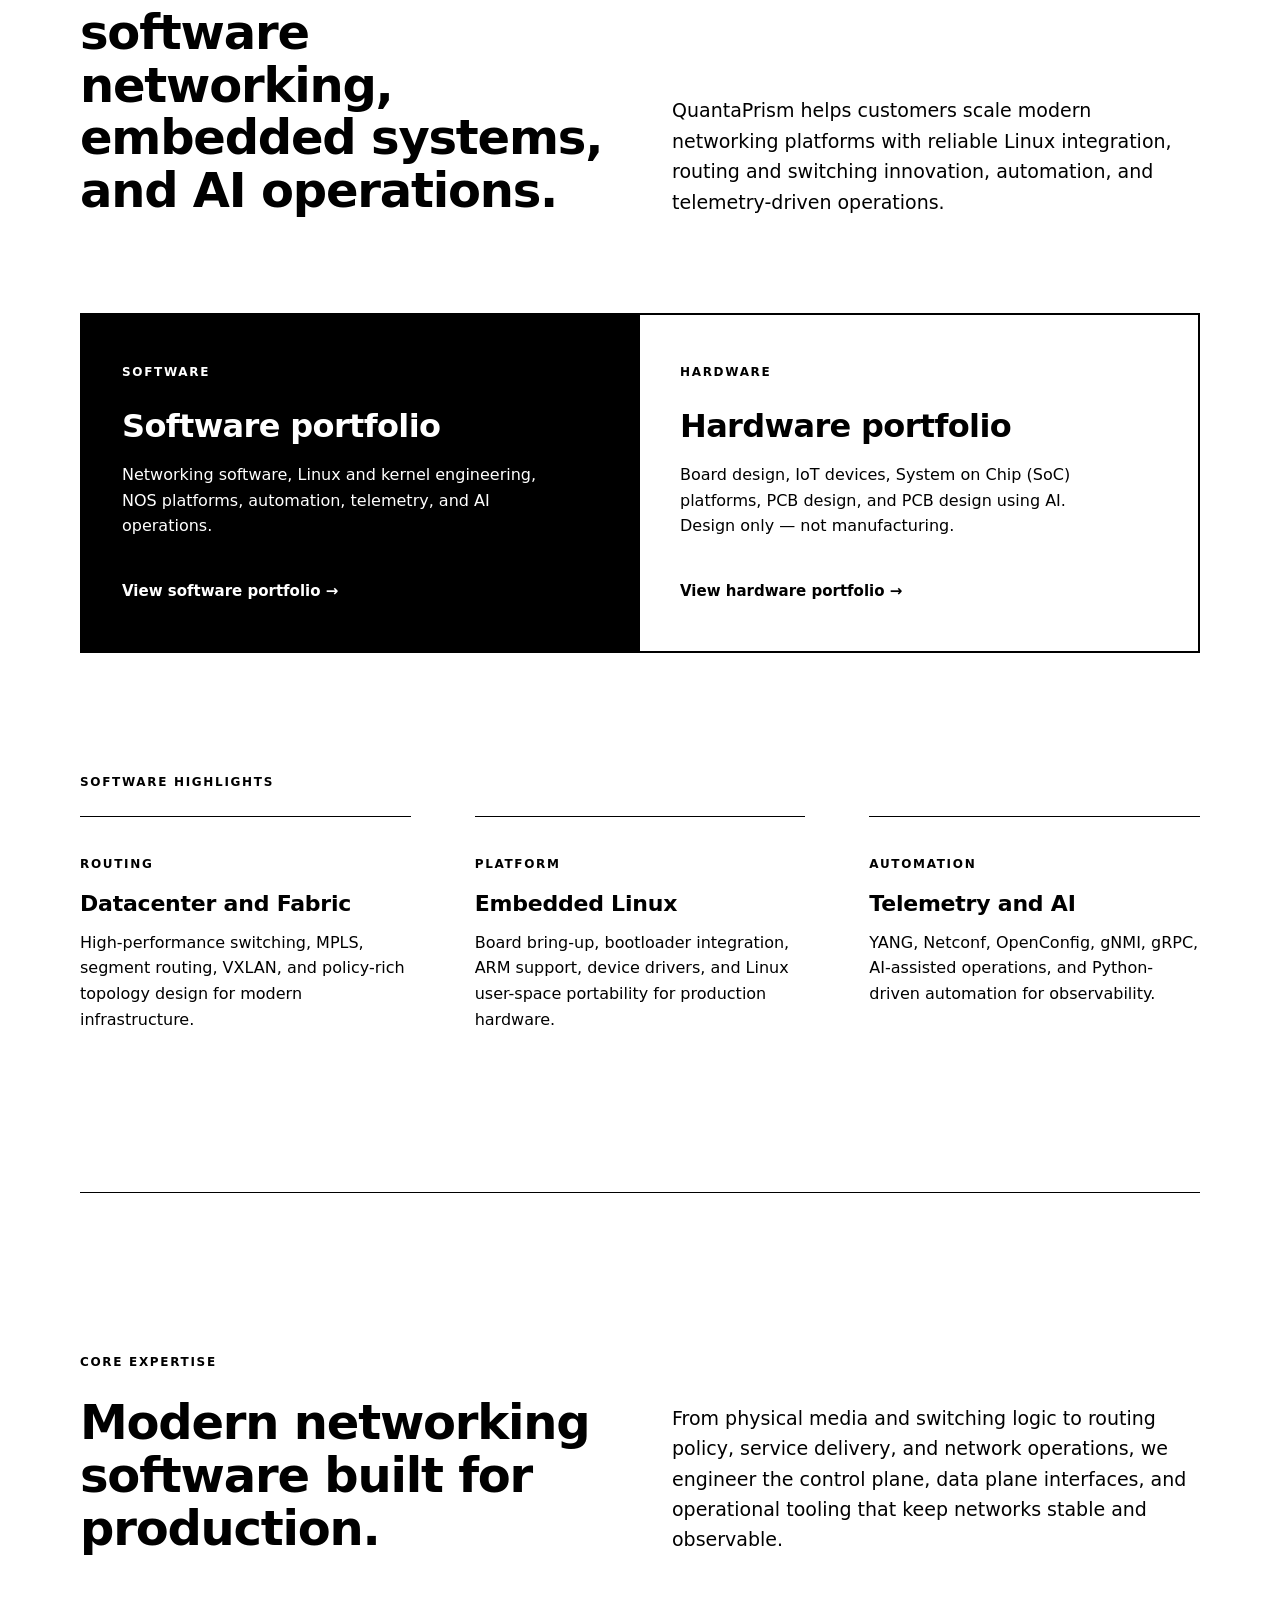
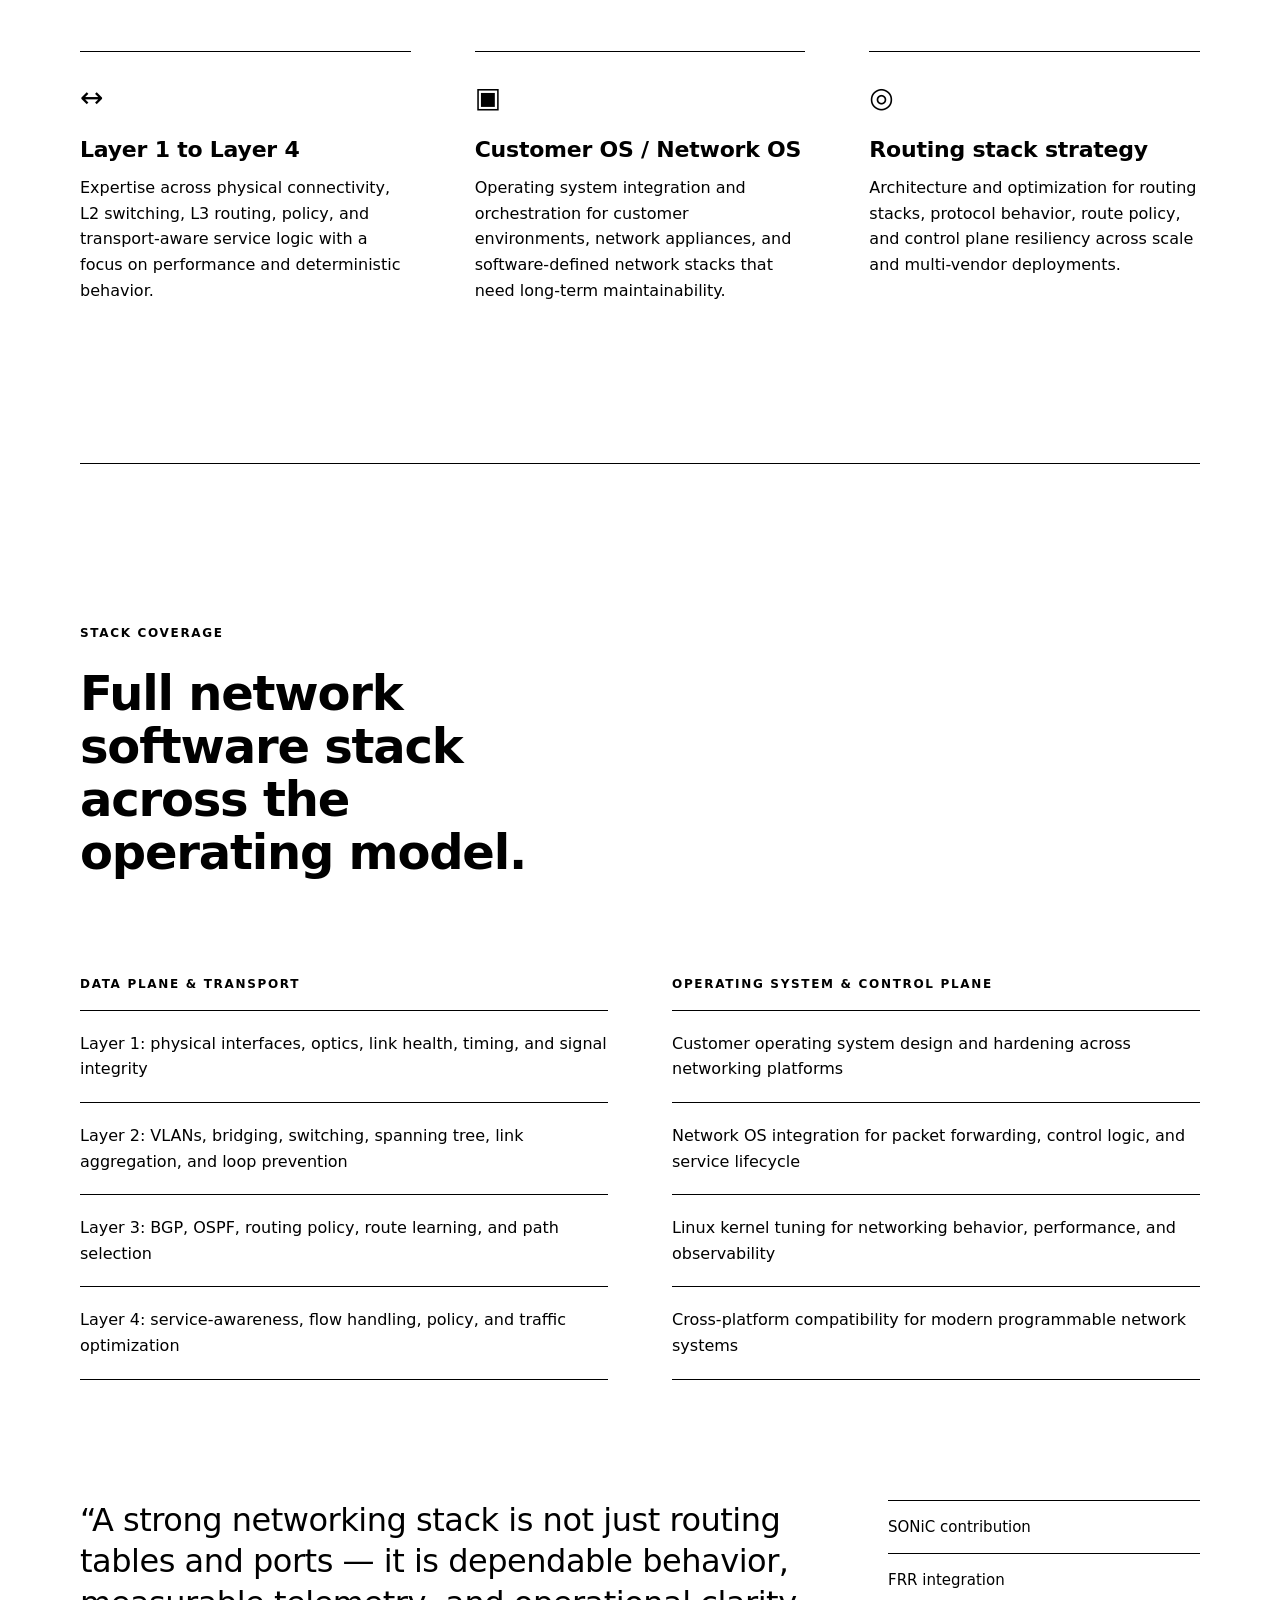
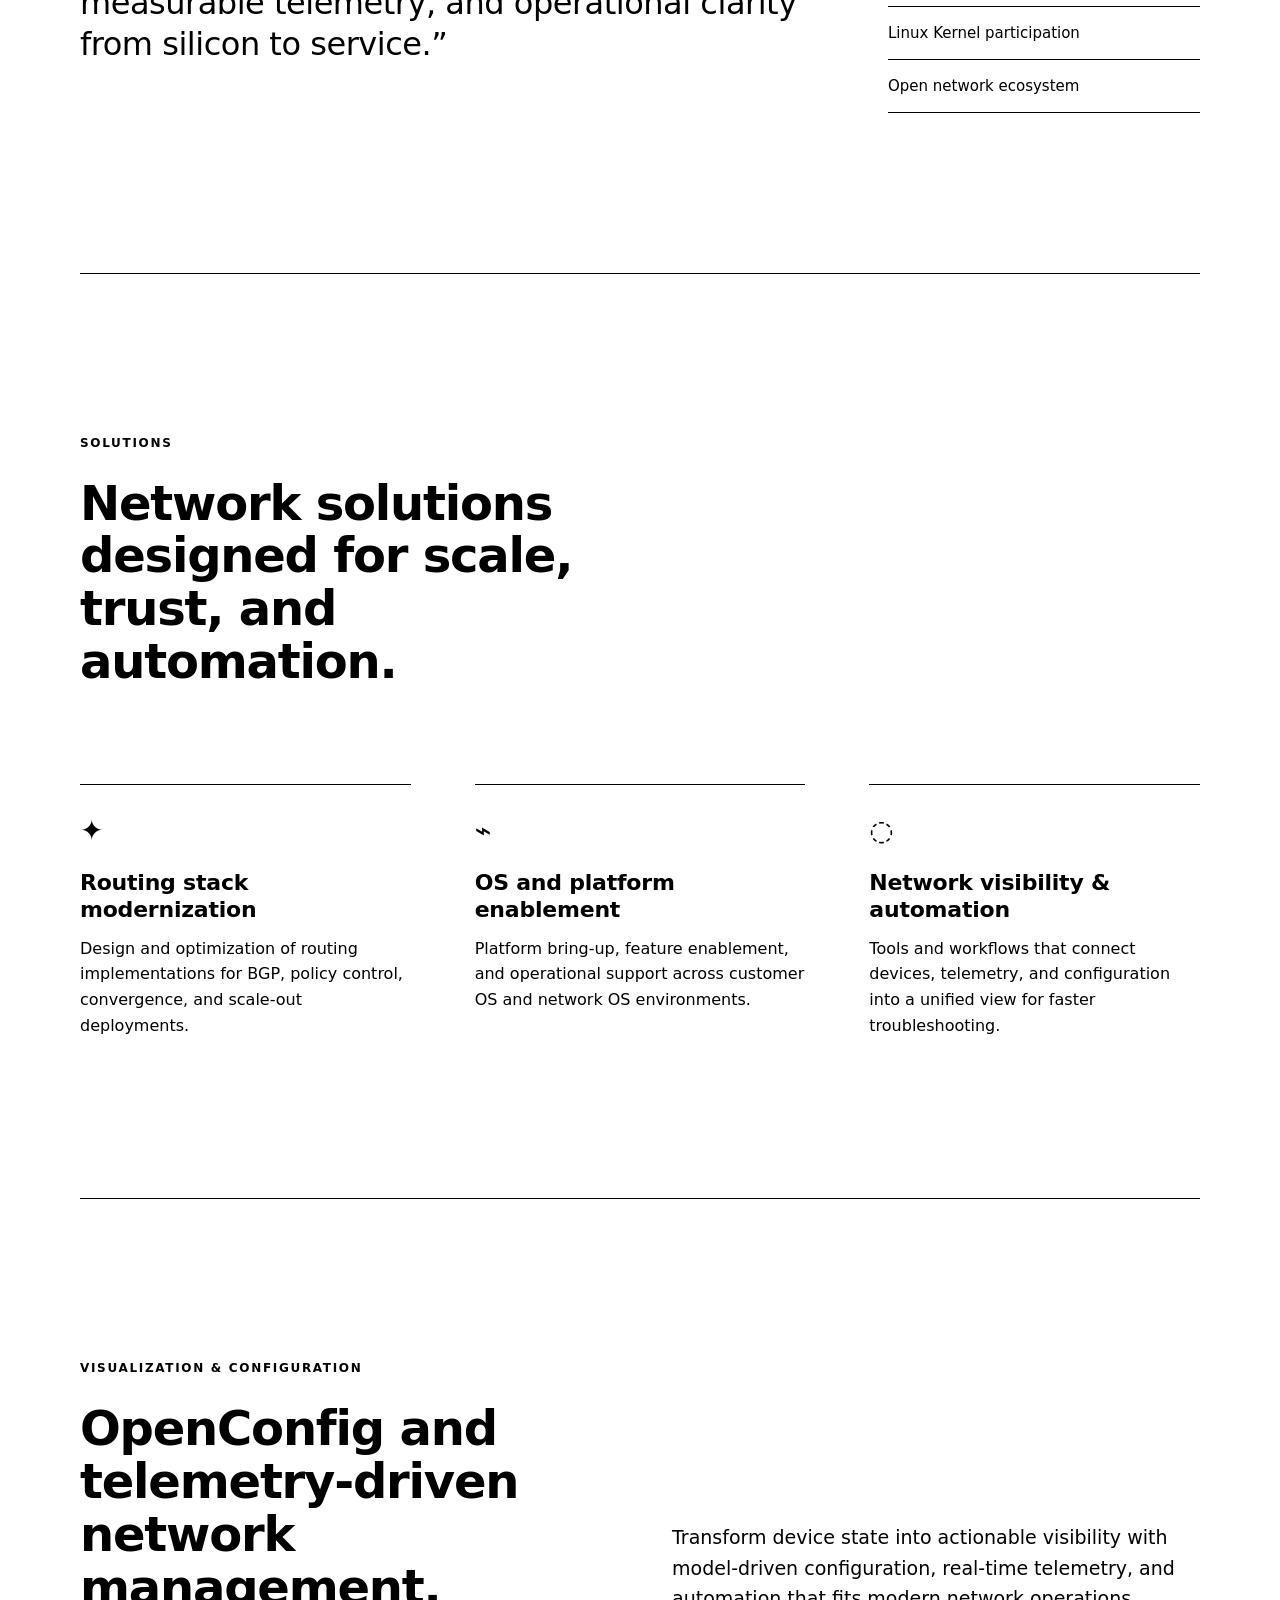
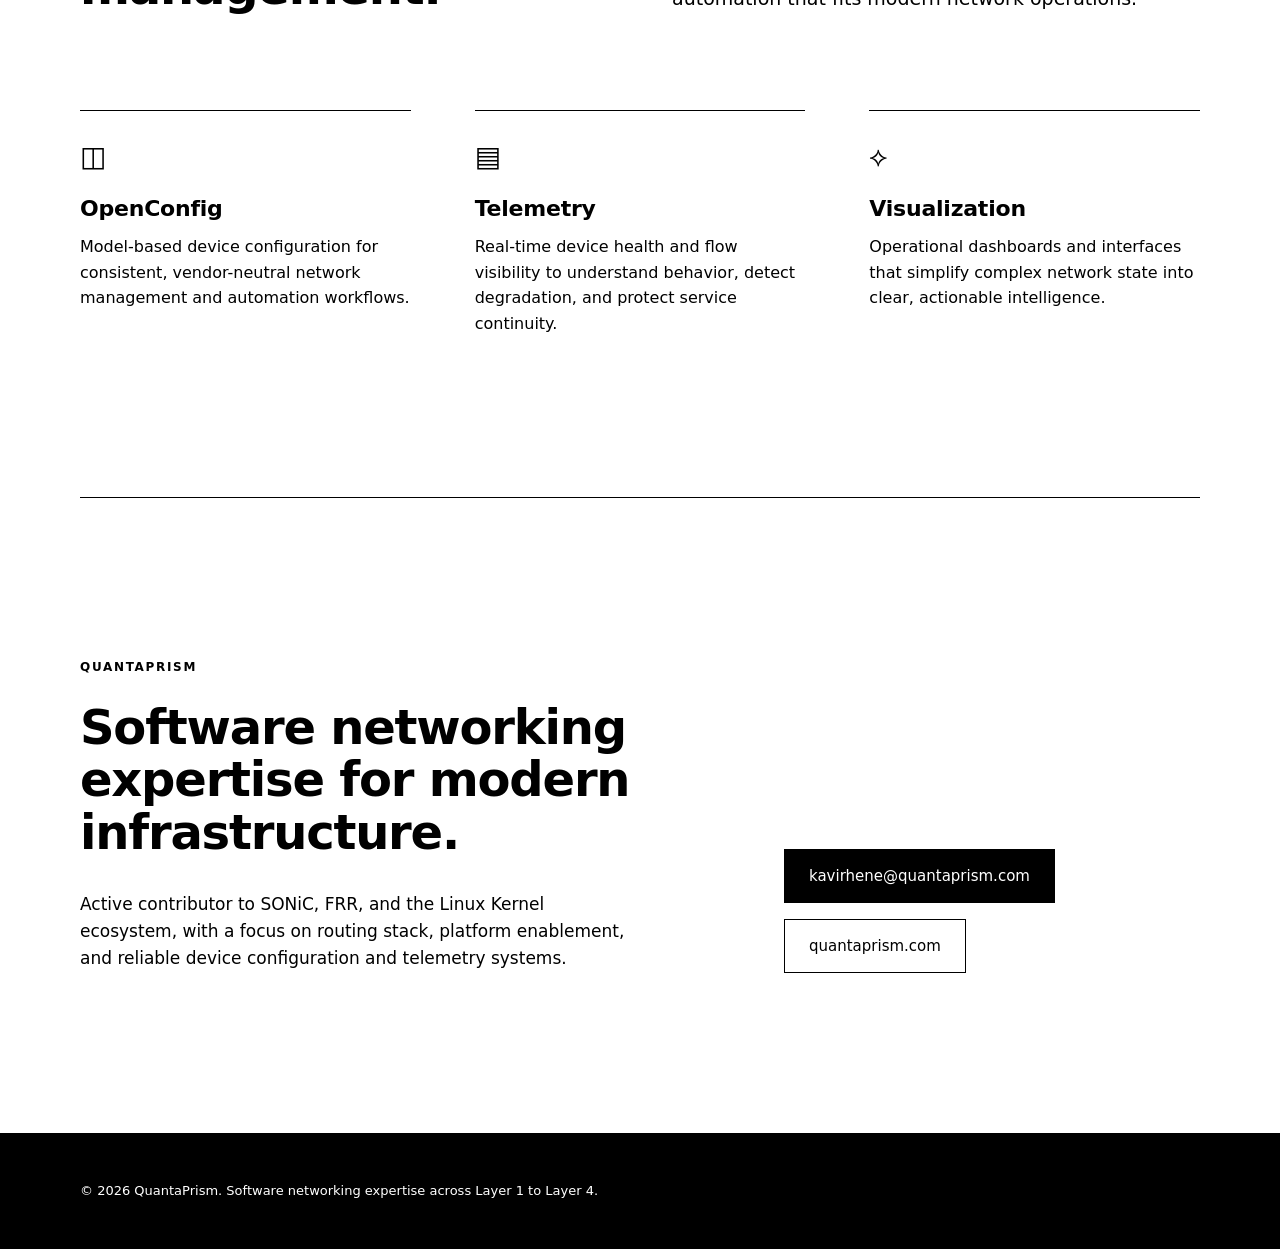
==== commit 8578fa31: "v2.1 Signed-off-by: quantaprism <quantaprism.network@gmail.com>" ====
--- a/company-portfolio.html
+++ b/company-portfolio.html
@@ -3,516 +3,26 @@
   <head>
     <meta charset="UTF-8" />
     <meta name="viewport" content="width=device-width, initial-scale=1.0" />
-    <meta
-      name="description"
-      content="QuantaPrism Network is a software networking company focused on Linux, routing, switching, datacenter, embedded systems, automation, AI, and platform enablement."
-    />
-    <title>QuantaPrism Network | Company Portfolio</title>
+    <meta http-equiv="refresh" content="0; url=index.html#portfolio" />
+    <link rel="canonical" href="index.html#portfolio" />
+    <title>QuantaPrism | Portfolios</title>
     <style>
-      :root {
-        --bg: #07111d;
-        --bg-soft: #0d1b2a;
-        --panel: rgba(16, 26, 39, 0.9);
-        --panel-strong: #0f1d2c;
-        --card: rgba(12, 20, 31, 0.9);
-        --line: rgba(148, 163, 184, 0.2);
-        --text: #edf5ff;
-        --muted: #b2c3d5;
-        --primary: #7dd3fc;
-        --primary-strong: #38bdf8;
-        --secondary: #a78bfa;
-        --accent: #5eead4;
-        --shadow: 0 30px 60px rgba(2, 6, 23, 0.5);
-      }
-
-      * { box-sizing: border-box; }
-      html { scroll-behavior: smooth; }
       body {
         margin: 0;
-        font-family: Inter, "Segoe UI", Roboto, Helvetica, Arial, sans-serif;
-        color: var(--text);
-        background:
-          radial-gradient(circle at top left, rgba(56, 189, 248, 0.18), transparent 28%),
-          radial-gradient(circle at bottom right, rgba(167, 139, 250, 0.16), transparent 25%),
-          linear-gradient(180deg, #07111d 0%, #0b1522 100%);
-        line-height: 1.7;
+        padding: 48px 24px;
+        background: #fff;
+        color: #000;
+        font-family: "SF Pro Display", "SF Pro Text", -apple-system, BlinkMacSystemFont, system-ui, sans-serif;
+        font-size: 17px;
       }
-      a { color: inherit; text-decoration: none; }
-      img { max-width: 100%; display: block; }
-      .container { width: min(1180px, calc(100% - 32px)); margin: 0 auto; }
-
-      header {
-        position: sticky;
-        top: 0;
-        z-index: 50;
-        backdrop-filter: blur(14px);
-        background: rgba(7, 17, 29, 0.72);
-        border-bottom: 1px solid var(--line);
-      }
-      .nav {
-        display: flex;
-        align-items: center;
-        justify-content: space-between;
-        min-height: 74px;
-        gap: 20px;
-      }
-      .brand {
-        display: inline-flex;
-        align-items: center;
-        gap: 12px;
-        font-weight: 800;
-      }
-      .brand-mark {
-        width: 42px; height: 42px; border-radius: 12px; overflow: hidden; object-fit: cover; box-shadow: 0 10px 24px rgba(125, 211, 252, 0.2);
-      }
-      .brand-text {
-        display: flex;
-        flex-direction: column;
-        line-height: 1.1;
-      }
-      .brand-text strong { letter-spacing: 0.06em; text-transform: uppercase; }
-      .brand-text span { color: var(--muted); font-size: 0.72rem; letter-spacing: 0.14em; text-transform: uppercase; }
-      .nav-links {
-        display: flex;
-        align-items: center;
-        gap: 22px;
-        color: var(--muted);
-        font-size: 0.93rem;
-      }
-      .nav-links a:hover { color: var(--text); }
-      .pill {
-        display: inline-flex; align-items: center; justify-content: center; border-radius: 999px; padding: 10px 16px;
-        border: 1px solid rgba(125, 211, 252, 0.3); background: rgba(56, 189, 248, 0.08); color: var(--primary);
-        font-size: 0.73rem; letter-spacing: 0.12em; text-transform: uppercase; font-weight: 700;
-      }
-      main { padding-bottom: 70px; }
-      .hero {
-        display: grid; grid-template-columns: 1.2fr 0.8fr; align-items: center; gap: 32px; padding: 80px 0 24px;
-      }
-      .eyebrow {
-        color: var(--primary); font-size: 0.75rem; font-weight: 800; letter-spacing: 0.16em; text-transform: uppercase; margin-bottom: 18px; display: inline-block;
-      }
-      h1, h2, h3 { margin: 0 0 16px; letter-spacing: -0.04em; }
-      h1 { font-size: clamp(2.8rem, 5vw, 5rem); line-height: 1.04; }
-      h2 { font-size: clamp(2.1rem, 3vw, 3rem); line-height: 1.15; }
-      p { margin: 0; color: var(--muted); }
-      .cta-row { display: flex; flex-wrap: wrap; gap: 16px; margin-top: 28px; }
-      .button {
-        display: inline-flex; justify-content: center; align-items: center; border-radius: 12px; font-weight: 700; padding: 14px 20px; border: 1px solid var(--line); transition: transform 0.2s ease;
-      }
-      .button:hover { transform: translateY(-1px); }
-      .button.primary {
-        background: linear-gradient(135deg, var(--primary), var(--secondary)); color: #02101a; border-color: transparent;
-      }
-      .button.secondary { background: rgba(15, 23, 42, 0.78); color: var(--text); }
-      .metrics {
-        display: grid; grid-template-columns: repeat(3, minmax(0, 1fr)); gap: 16px; margin-top: 32px;
-      }
-      .metric {
-        background: rgba(15, 23, 42, 0.68);
-        border: 1px solid var(--line); border-radius: 18px; padding: 18px 16px;
-      }
-      .metric strong { display: block; font-size: 1.5rem; margin-bottom: 4px; }
-      .metric span { color: var(--muted); font-size: 0.82rem; }
-
-      .hero-panel {
-        background: linear-gradient(180deg, rgba(15, 23, 42, 0.94), rgba(10, 17, 27, 0.96));
-        border: 1px solid var(--line); border-radius: 24px; padding: 22px; box-shadow: var(--shadow);
-      }
-      .panel-header { display: flex; justify-content: space-between; align-items: center; margin-bottom: 12px; color: var(--muted); font-size: 0.72rem; text-transform: uppercase; letter-spacing: 0.12em; }
-      .panel-dots { display: flex; gap: 6px; }
-      .dot { width: 10px; height: 10px; border-radius: 50%; }
-      .dot:nth-child(1) { background: #f87171; }
-      .dot:nth-child(2) { background: #fbbf24; }
-      .dot:nth-child(3) { background: #34d399; }
-      .slide {
-        display: none;
-        background: linear-gradient(180deg, rgba(56, 189, 248, 0.08), rgba(31, 41, 55, 0.02));
-        border: 1px solid rgba(125, 211, 252, 0.15); border-radius: 20px; padding: 22px 20px; min-height: 280px;
-      }
-      .slide.active { display: block; }
-      .slide-tag { color: var(--accent); font-size: 0.72rem; text-transform: uppercase; letter-spacing: 0.12em; font-weight: 800; }
-      .slide h3 { font-size: 1.8rem; margin: 14px 0 12px; }
-      .slide ul { margin: 16px 0 0; padding-left: 18px; color: var(--text); }
-      .slide li { margin-bottom: 6px; color: var(--muted); }
-      .slider-dots { display: flex; justify-content: center; gap: 10px; margin-top: 18px; }
-      .slider-dots button {
-        width: 10px; height: 10px; border-radius: 999px; border: none; background: rgba(148, 163, 184, 0.35); cursor: pointer; padding: 0;
-      }
-      .slider-dots button.active { background: linear-gradient(135deg, var(--primary), var(--secondary)); }
-
-      section { padding-top: 60px; }
-      .section-head { display: flex; align-items: end; justify-content: space-between; gap: 24px; margin-bottom: 24px; }
-      .section-head p { max-width: 650px; }
-      .overview-grid, .portfolio-grid, .stack-grid, .lead-grid { display: grid; gap: 22px; }
-      .overview-grid { grid-template-columns: repeat(3, minmax(0, 1fr)); }
-      .portfolio-grid { grid-template-columns: repeat(2, minmax(0,1fr)); }
-      .stack-grid { grid-template-columns: repeat(3, minmax(0,1fr)); }
-      .lead-grid { grid-template-columns: repeat(2, minmax(0,1fr)); }
-      .card {
-        background: rgba(15, 23, 42, 0.72); border: 1px solid var(--line); border-radius: 22px; padding: 22px 20px; box-shadow: 0 18px 36px rgba(2, 6, 23, 0.18);
-      }
-      .card-icon {
-        width: 46px; height: 46px; display: inline-flex; align-items: center; justify-content: center; border-radius: 14px;
-        background: linear-gradient(135deg, rgba(125, 211, 252, 0.12), rgba(167, 139, 250, 0.12)); border: 1px solid rgba(125, 211, 252, 0.2); font-size: 1.2rem; margin-bottom: 14px;
-      }
-      .card h3 { font-size: 1.3rem; margin-bottom: 8px; }
-      .card p { font-size: 0.97rem; }
-      .chip-wrap { display: flex; flex-wrap: wrap; gap: 10px; }
-      .chip {
-        display: inline-flex; align-items: center; border-radius: 999px; padding: 10px 12px; font-size: 0.8rem; font-weight: 600; color: var(--text);
-        background: rgba(15, 23, 42, 0.8); border: 1px solid rgba(148, 163, 184, 0.15);
-      }
-      .quote {
-        border: 1px solid rgba(125, 211, 252, 0.18); background: linear-gradient(135deg, rgba(56, 189, 248, 0.08), rgba(167, 139, 250, 0.08));
-        border-radius: 20px; padding: 24px; margin-top: 30px;
-      }
-      .quote p { color: var(--text); font-size: 1.05rem; }
-      .contact-box {
-        display: grid; grid-template-columns: 1.15fr 0.85fr; gap: 20px; align-items: center; padding: 28px; border-radius: 28px; background: linear-gradient(180deg, rgba(15, 23, 42, 0.9), rgba(11, 18, 28, 0.94)); border: 1px solid var(--line); margin-top: 50px;
-      }
-      .contact-actions { display: flex; justify-content: flex-end; flex-wrap: wrap; gap: 16px; }
-      footer { padding: 24px 0 48px; color: var(--muted); }
-      @media (max-width: 900px) {
-        .hero, .contact-box, .overview-grid, .portfolio-grid, .stack-grid, .lead-grid { grid-template-columns: 1fr; }
-        .nav-links { display: none; }
-        .section-head { display: block; }
-        .metrics { grid-template-columns: 1fr; }
-      }
+      a { color: inherit; }
     </style>
   </head>
   <body>
-    <header>
-      <div class="container nav">
-        <a href="index.html" class="brand" aria-label="QuantaPrism Network home">
-          <img class="brand-mark" src="assets/quantprism.png" alt="QuantaPrism Network logo" />
-          <span class="brand-text">
-            <strong>QuantaPrism</strong>
-            <span>Network</span>
-          </span>
-        </a>
-
-        <nav class="nav-links" aria-label="Main navigation">
-          <a href="#overview">Overview</a>
-          <a href="#portfolio">Portfolio</a>
-          <a href="#stack">Technology</a>
-          <a href="#pitch">Investor Pitch</a>
-          <a href="#contact">Contact</a>
-        </nav>
-
-        <a class="pill" href="index.html">Company Profile</a>
-      </div>
-    </header>
-
-    <main class="container">
-      <section class="hero">
-        <div>
-          <div class="eyebrow">Company portfolio</div>
-          <h1>Full-stack networking, embedded Linux, and platform software for modern infrastructure.</h1>
-          <p>
-            QuantaPrism Network is a software engineering company focused on intelligent networking, Linux-based system development,
-            datacenter switching, edge platform enablement, automation, and AI-assisted operations. We help customers build reliable,
-            scalable, production-ready systems with low operational risk and faster commercialization.
-          </p>
-
-          <div class="cta-row">
-            <a class="button primary" href="#pitch">View investor pitch</a>
-            <a class="button secondary" href="#stack">Explore capabilities</a>
-          </div>
-
-          <div class="metrics">
-            <div class="metric">
-              <strong>50+</strong>
-              <span>Protocols and operating model domains</span>
-            </div>
-            <div class="metric">
-              <strong>Multi-arch</strong>
-              <span>32-bit and 64-bit ARM/x86 compatibility</span>
-            </div>
-            <div class="metric">
-              <strong>End-to-end</strong>
-              <span>Kernel, drivers, user space, telemetry, control plane</span>
-            </div>
-          </div>
-        </div>
-
-        <div class="hero-panel">
-          <div class="panel-header">
-            <span>Portfolio snapshot</span>
-            <div class="panel-dots" aria-label="Achievement indicator">
-              <span class="dot"></span>
-              <span class="dot"></span>
-              <span class="dot"></span>
-            </div>
-          </div>
-
-          <div class="slide active">
-            <div class="slide-tag">Platform engineering</div>
-            <h3>System-level networking software</h3>
-            <ul>
-              <li>Linux kernel, drivers, user space, bootloaders, and board bring-up.</li>
-              <li>Switching, routing, datacenter fabric, and service-aware policy logic.</li>
-              <li>Production-grade NOS, SONiC, FRR, VPP, DPDK, and proprietary integration.</li>
-            </ul>
-          </div>
-
-          <div class="slide">
-            <div class="slide-tag">Automation & operations</div>
-            <h3>Programmable, observable, resilient</h3>
-            <ul>
-              <li>Netconf, Yang, gNMI, OpenConfig, and telemetry-driven management.</li>
-              <li>Python test frameworks, automation, CI/CD, and validation pipelines.</li>
-              <li>AI-assisted workflows for diagnostics, troubleshooting, and operational insight.</li>
-            </ul>
-          </div>
-
-          <div class="slide">
-            <div class="slide-tag">Embedded & hardware</div>
-            <h3>Platform readiness from silicon to service</h3>
-            <ul>
-              <li>ARM, BIOS, U-Boot, Grub, ONIE, FPGA/CPLD, and flash driver support.</li>
-              <li>USB, UART, I2C, SMBus, serial, and device-driver integration.</li>
-              <li>Virtualized networking, KVM, QEMU, libvirt, and containerized deployments.</li>
-            </ul>
-          </div>
-
-          <div class="slider-dots" aria-label="Control slides">
-            <button class="active" data-index="0" aria-label="Show slide 1"></button>
-            <button data-index="1" aria-label="Show slide 2"></button>
-            <button data-index="2" aria-label="Show slide 3"></button>
-          </div>
-        </div>
-      </section>
-
-      <section id="overview">
-        <div class="section-head">
-          <div>
-            <div class="eyebrow">Why QuantaPrism</div>
-            <h2>Built for customers who need software, hardware, and operations to align.</h2>
-          </div>
-          <p>
-            We serve networking vendors, OEMs, datacenter operators, edge systems providers, and AI infrastructure teams that require deeper
-            system understanding from silicon to service.
-          </p>
-        </div>
-
-        <div class="overview-grid">
-          <article class="card">
-            <div class="card-icon">↔</div>
-            <h3>Full-stack ownership</h3>
-            <p>From board bring-up and firmware bring-up to routing policy, telemetry, automation, and production operations.</p>
-          </article>
-          <article class="card">
-            <div class="card-icon">◎</div>
-            <h3>Protocol depth</h3>
-            <p>Experience across MPLS, Segment Routing, VXLAN, EVPN, BGP, OSPF, IPv4/IPv6, QoS, and managed switching functions.</p>
-          </article>
-          <article class="card">
-            <div class="card-icon">✦</div>
-            <h3>Open ecosystem fit</h3>
-            <p>Strong performance across SONiC, FRR, VPP, OpenWrt, DENTOS, ONIE, SAI, vendor SDKs, and containerized network stacks.</p>
-          </article>
-        </div>
-      </section>
-
-      <section id="portfolio">
-        <div class="section-head">
-          <div>
-            <div class="eyebrow">Portfolio focus</div>
-            <h2>Capability areas that translate into customer traction.</h2>
-          </div>
-        </div>
-
-        <div class="portfolio-grid">
-          <article class="card">
-            <div class="card-icon">▣</div>
-            <h3>Routing and switching</h3>
-            <p>Routing control-plane design, switching logic, QoS policy, fabric behavior, MPLS and segment routing, and enterprise datacenter design.</p>
-          </article>
-          <article class="card">
-            <div class="card-icon">▤</div>
-            <h3>Linux and kernel engineering</h3>
-            <p>Kernel porting, driver design, subsystem optimization, UIO, netlink, wireless and wired networking drivers, Linux TC, and ebtables.</p>
-          </article>
-          <article class="card">
-            <div class="card-icon">◈</div>
-            <h3>Embedded systems and bring-up</h3>
-            <p>ARM architectures, QEMU, VirtualBox, libvirt, BIOS and bootloader bring-up, FPGA/CPLD integration, and flash-based systems.</p>
-          </article>
-          <article class="card">
-            <div class="card-icon">◌</div>
-            <h3>Automation and AI operations</h3>
-            <p>Python frameworks, network automation, test infrastructure, telemetry, AI agents, and model-assisted operational workflows.</p>
-          </article>
-        </div>
-      </section>
-
-      <section id="stack">
-        <div class="section-head">
-          <div>
-            <div class="eyebrow">Technology stack</div>
-            <h2>Core engineering domains across software, systems, and automation.</h2>
-          </div>
-        </div>
-
-        <div class="stack-grid">
-          <article class="card">
-            <h3>Core languages and systems</h3>
-            <div class="chip-wrap">
-              <span class="chip">C/C++</span>
-              <span class="chip">Go</span>
-              <span class="chip">Python</span>
-              <span class="chip">Linux Kernel</span>
-              <span class="chip">Socket Programming</span>
-              <span class="chip">Automation Framework</span>
-            </div>
-          </article>
-
-          <article class="card">
-            <h3>Networking protocols</h3>
-            <div class="chip-wrap">
-              <span class="chip">BGP</span>
-              <span class="chip">OSPF</span>
-              <span class="chip">MPLS</span>
-              <span class="chip">Segment Routing</span>
-              <span class="chip">VxLAN</span>
-              <span class="chip">IPv4/IPv6</span>
-              <span class="chip">QoS</span>
-              <span class="chip">SNMP</span>
-              <span class="chip">Netlink</span>
-            </div>
-          </article>
-
-          <article class="card">
-            <h3>NOS and platform software</h3>
-            <div class="chip-wrap">
-              <span class="chip">FRR</span>
-              <span class="chip">VPP</span>
-              <span class="chip">SONIC</span>
-              <span class="chip">Proprietary NOS</span>
-              <span class="chip">SAI</span>
-              <span class="chip">Vendor SDK</span>
-              <span class="chip">DENTOS</span>
-              <span class="chip">ONIE</span>
-              <span class="chip">OpenWRT</span>
-            </div>
-          </article>
-
-          <article class="card">
-            <h3>Embedded and driver engineering</h3>
-            <div class="chip-wrap">
-              <span class="chip">Device Drivers</span>
-              <span class="chip">Networking Driver</span>
-              <span class="chip">Flash Driver</span>
-              <span class="chip">USB Driver</span>
-              <span class="chip">UART Driver</span>
-              <span class="chip">I2C</span>
-              <span class="chip">SMBus</span>
-              <span class="chip">ARM 32/64</span>
-            </div>
-          </article>
-
-          <article class="card">
-            <h3>Cloud and orchestration</h3>
-            <div class="chip-wrap">
-              <span class="chip">Docker</span>
-              <span class="chip">Kubernetes</span>
-              <span class="chip">AWS</span>
-              <span class="chip">VPN</span>
-              <span class="chip">Strongswan</span>
-              <span class="chip">iptables</span>
-              <span class="chip">Linux TC</span>
-              <span class="chip">Firewall</span>
-            </div>
-          </article>
-
-          <article class="card">
-            <h3>Model-driven operations</h3>
-            <div class="chip-wrap">
-              <span class="chip">YANG</span>
-              <span class="chip">Netconf</span>
-              <span class="chip">OpenConfig</span>
-              <span class="chip">gNMI</span>
-              <span class="chip">gRPC</span>
-              <span class="chip">SNMP</span>
-              <span class="chip">Telemetry</span>
-              <span class="chip">RAG / AI</span>
-            </div>
-          </article>
-        </div>
-      </section>
-
-      <section id="pitch">
-        <div class="section-head">
-          <div>
-            <div class="eyebrow">Investor pitch</div>
-            <h2>Scalable software capability from product definition to market deployment.</h2>
-          </div>
-        </div>
-
-        <div class="lead-grid">
-          <article class="card">
-            <h3>Business case</h3>
-            <p>QuantaPrism helps customers shorten the time from architecture to production by combining platform engineering, networking expertise,
-              and automation into a single roadmap-driven delivery model. This reduces development risk and supports faster integration with open networking stacks.</p>
-          </article>
-          <article class="card">
-            <h3>Target markets</h3>
-            <p>Datacenter switching, enterprise networking, edge platforms, AI infrastructure, carrier-grade deployments, and embedded networking products.</p>
-          </article>
-        </div>
-
-        <div class="quote">
-          <p>“QuantaPrism brings together the operating system, protocol logic, hardware enablement, and automation layers that modern network products require — all in one engineering partner.”</p>
-        </div>
-      </section>
-
-      <section class="contact" id="contact">
-        <div class="contact-box">
-          <div>
-            <div class="eyebrow">QuantaPrism Network</div>
-            <h2>Build resilient systems for the next generation of networking.</h2>
-            <p>
-              For customer engagements, partnerships, product enablement, or investment discussions, we are ready to collaborate on the software,
-              platform, and automation layers that power infrastructure innovation.
-            </p>
-          </div>
-
-          <div class="contact-actions">
-            <a class="button primary" href="mailto:kavirhene@quantaprism.com">kavirhene@quantaprism.com</a>
-            <a class="button secondary" href="index.html">Back to profile</a>
-          </div>
-        </div>
-      </section>
-    </main>
-
-    <footer>
-      <div class="container">© 2026 QuantaPrism Network. Software networking, embedded systems, automation, and transformation.</div>
-    </footer>
-
-    <script>
-      const slides = document.querySelectorAll('.slide');
-      const dots = document.querySelectorAll('.slider-dots button');
-      let activeIndex = 0;
-
-      function showSlide(index) {
-        activeIndex = index;
-        slides.forEach((slide, idx) => {
-          slide.classList.toggle('active', idx === index);
-        });
-        dots.forEach((dot, idx) => {
-          dot.classList.toggle('active', idx === index);
-        });
-      }
-
-      dots.forEach((dot) => {
-        dot.addEventListener('click', () => showSlide(Number(dot.dataset.index)));
-      });
-
-      setInterval(() => {
-        const nextIndex = (activeIndex + 1) % slides.length;
-        showSlide(nextIndex);
-      }, 5000);
-    </script>
+    <p>
+      Our portfolio is now split in two:
+      <a href="software-portfolio.html">Software portfolio</a> ·
+      <a href="hardware-portfolio.html">Hardware portfolio</a>
+    </p>
   </body>
 </html>
